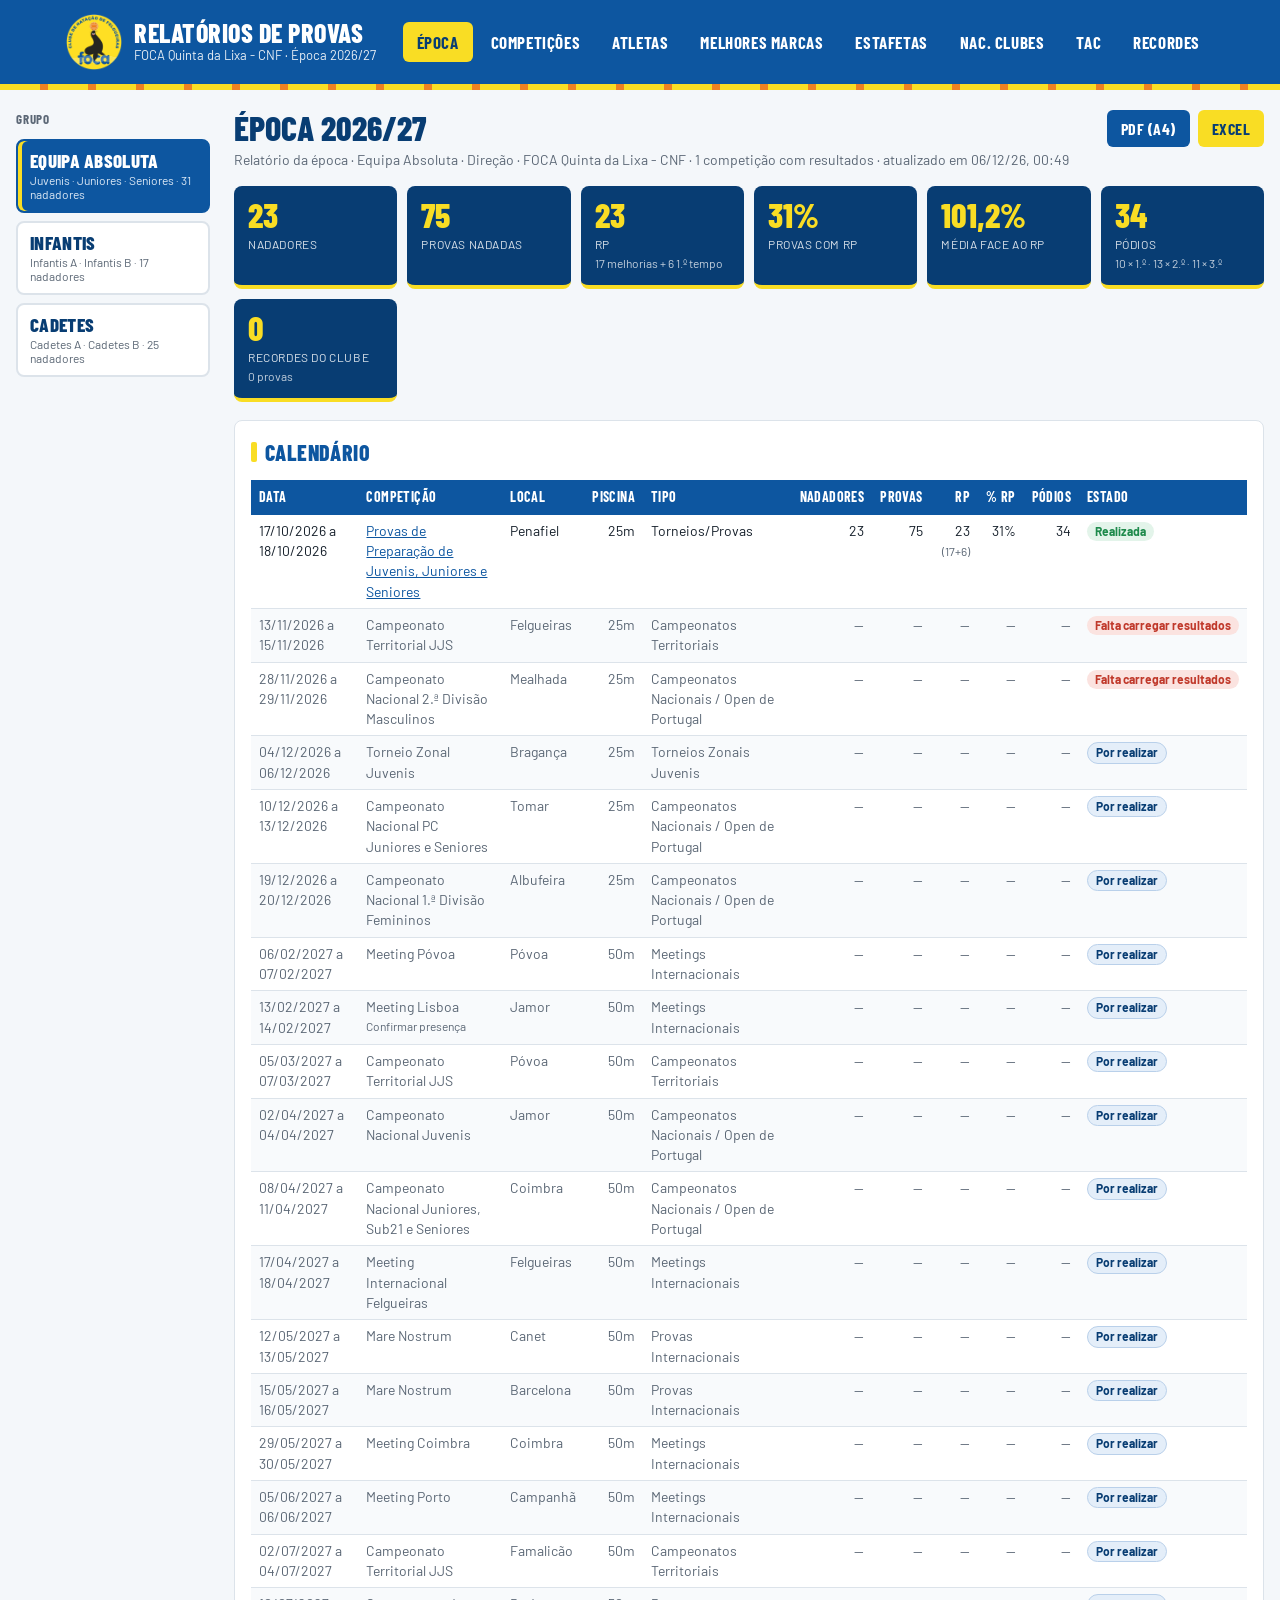
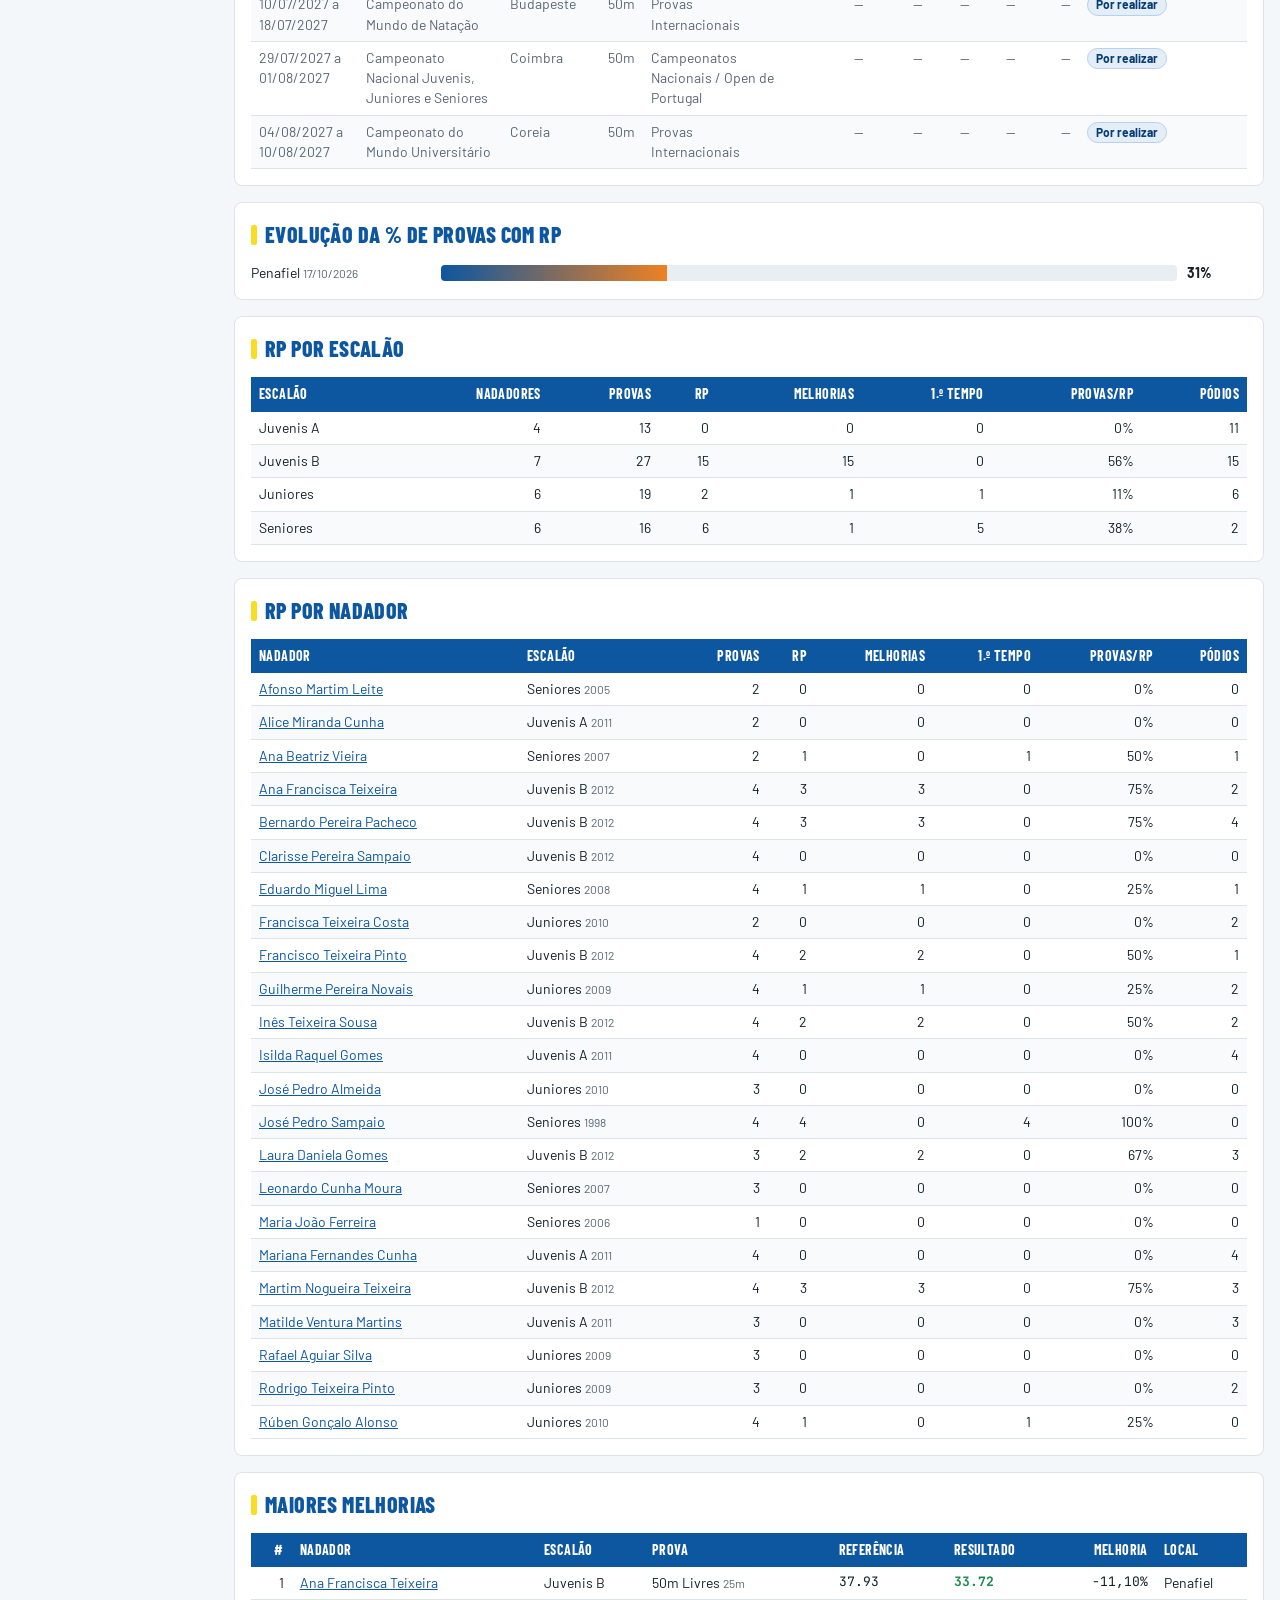
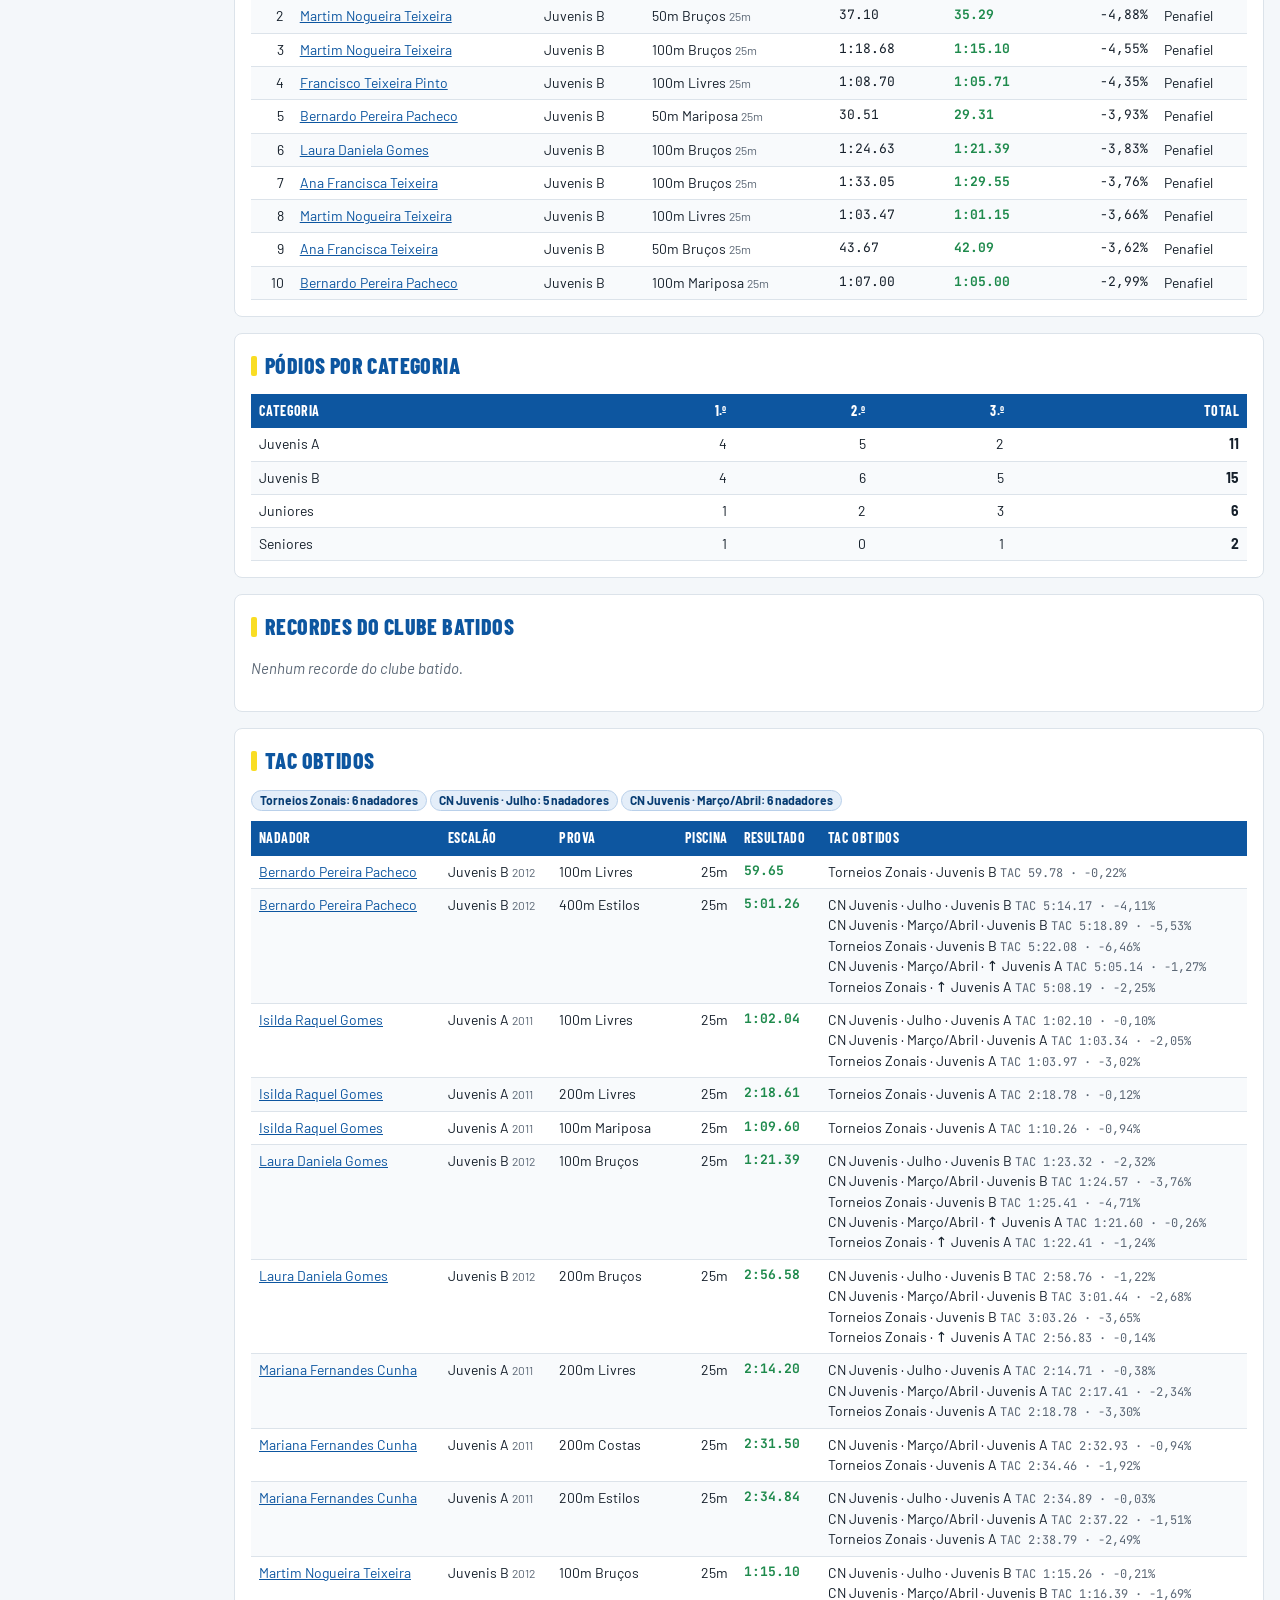
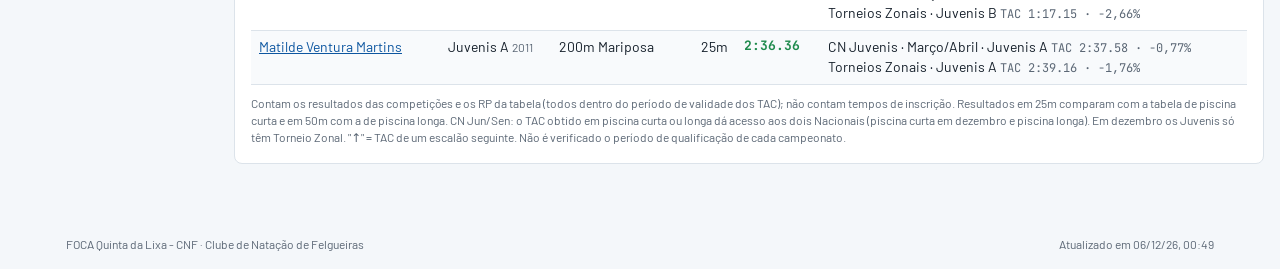
==== index.html @ 5fab4a39 "Nac. Clubes: atletas disponíveis para a competição recalculam todas as propostas - Lista de disponív" ====
<!doctype html>
<html lang="pt-PT">
<head>
<meta charset="utf-8">
<meta name="viewport" content="width=device-width, initial-scale=1">
<title>Relatórios de Provas · FOCA Quinta da Lixa</title>
<link rel="icon" type="image/png" href="favicon.png">
<link rel="preconnect" href="https://fonts.googleapis.com">
<link rel="preconnect" href="https://fonts.gstatic.com" crossorigin>
<link href="https://fonts.googleapis.com/css2?family=Barlow+Condensed:wght@500;600;700;800&family=Barlow:wght@400;500;600;700&family=JetBrains+Mono:wght@400;600&display=swap" rel="stylesheet">
<link rel="stylesheet" href="style.css?v=2026-10-28d">
</head>
<body>
<header class="topo">
  <div class="topo-in">
    <a class="marca" href="#epoca">
      <img src="logo.png" alt="Logotipo FOCA - Clube de Natação de Felgueiras">
      <div>
        <div class="marca-t">Relatórios de Provas</div>
        <div class="marca-s">FOCA Quinta da Lixa - CNF · Época <span id="epoca-lbl">2026/27</span></div>
      </div>
    </a>
    <nav class="menu" id="menu">
      <a href="#epoca" data-v="epoca">Época</a>
      <a href="#comp" data-v="comp">Competições</a>
      <a href="#atleta" data-v="atleta">Atletas</a>
      <a href="#marcas" data-v="marcas">Melhores marcas</a>
      <a href="#estafetas" data-v="estafetas">Estafetas</a>
      <a href="#tac" data-v="tac">TAC</a>
      <a href="#recordes" data-v="recordes">Recordes</a>
    </nav>
  </div>
  <div class="ondas" aria-hidden="true"></div>
</header>

<div class="corpo">
<aside id="lateral" class="lateral nao-imp" aria-label="Grupo"></aside>
<main id="app" class="conteudo">
  <p class="aviso">A carregar dados…</p>
</main>
</div>

<footer class="rodape">
  <span>FOCA Quinta da Lixa - CNF · Clube de Natação de Felgueiras</span>
  <span id="gerado"></span>
</footer>

<script src="app.js?v=2026-10-28d"></script>
</body>
</html>
---- style.css ----
:root{
  --azul:#0D56A0; --azul-esc:#083D73; --amarelo:#F9DD24; --laranja:#EE8122;
  --tinta:#16202B; --cinza:#5B6775; --linha:#DCE3EA; --fundo:#F4F7FA; --branco:#fff;
  --ouro:#E8B90C; --prata:#A7B1BC; --bronze:#C77B3A; --verde:#1E8A4C; --verm:#C0392B;
  --mono:'JetBrains Mono',ui-monospace,monospace;
  --cond:'Barlow Condensed','Arial Narrow',sans-serif;
  --sans:'Barlow',system-ui,sans-serif;
}
*{box-sizing:border-box}
html,body{margin:0}
body{font-family:var(--sans);color:var(--tinta);background:var(--fundo);font-size:15px;line-height:1.45}
a{color:var(--azul)}

/* Topo */
.topo{background:var(--azul);color:#fff;position:relative}
.topo-in{max-width:1180px;margin:0 auto;padding:14px 16px;display:flex;align-items:center;justify-content:space-between;gap:16px;flex-wrap:wrap}
.marca{display:flex;align-items:center;gap:12px;color:#fff;text-decoration:none}
.marca img{width:56px;height:56px}
.marca-t{font-family:var(--cond);font-weight:800;font-size:26px;letter-spacing:.5px;text-transform:uppercase;line-height:1}
.marca-s{font-size:13px;opacity:.9}
.menu{display:flex;gap:4px}
.menu a{font-family:var(--cond);font-weight:700;font-size:17px;text-transform:uppercase;letter-spacing:.6px;color:#fff;text-decoration:none;padding:8px 14px;border-radius:6px}
.menu a:hover{background:rgba(255,255,255,.12)}
.menu a.ativo{background:var(--amarelo);color:var(--azul-esc)}
.ondas{height:6px;background:repeating-linear-gradient(90deg,var(--amarelo) 0 40px,var(--laranja) 40px 48px)}

.corpo{max-width:1420px;margin:0 auto;display:grid;grid-template-columns:210px minmax(0,1fr);gap:8px;align-items:start}
.conteudo{max-width:1180px;width:100%;margin:0 auto;padding:20px 16px 40px;min-width:0}
.lateral{position:sticky;top:12px;padding:20px 0 0 16px;display:flex;flex-direction:column;gap:8px}
.lat-t{font-family:var(--cond);font-weight:700;font-size:13px;letter-spacing:.8px;text-transform:uppercase;color:var(--cinza);margin-bottom:2px}
.grp{display:flex;flex-direction:column;align-items:flex-start;gap:2px;text-align:left;border:2px solid var(--linha);background:#fff;border-radius:8px;padding:10px 12px;cursor:pointer;color:var(--azul-esc);font-family:var(--sans)}
.grp:hover{border-color:var(--azul)}
.grp .grp-n{font-family:var(--cond);font-weight:800;font-size:19px;text-transform:uppercase;letter-spacing:.3px;line-height:1.05}
.grp .grp-s{font-size:12px;color:var(--cinza)}
.grp.ativo{background:var(--azul);border-color:var(--azul);color:#fff;box-shadow:inset 4px 0 0 var(--amarelo)}
.grp.ativo .grp-s{color:#DCE8F5}
@media (max-width:900px){
  .corpo{grid-template-columns:1fr;gap:0}
  .lateral{position:static;flex-direction:row;padding:12px 16px 0;gap:6px}
  .lat-t{display:none}
  .grp{flex:1;padding:8px 10px}
  .grp .grp-n{font-size:15px}
  .grp .grp-s{display:none}
}
.aviso{padding:20px;background:#fff;border:1px solid var(--linha);border-radius:8px}
.erro{border-color:var(--verm);color:var(--verm)}

/* Cabeçalho de relatório */
.cab{display:flex;justify-content:space-between;align-items:flex-start;gap:16px;flex-wrap:wrap;margin-bottom:16px}
.cab h1{font-family:var(--cond);font-weight:800;font-size:34px;line-height:1.05;margin:0 0 4px;color:var(--azul-esc);text-transform:uppercase}
.cab .meta{color:var(--cinza);font-size:14px}
.acoes{display:flex;gap:8px;flex-wrap:wrap;align-items:center}
.btn{font-family:var(--cond);font-weight:700;font-size:16px;text-transform:uppercase;letter-spacing:.5px;border:0;border-radius:6px;padding:9px 14px;cursor:pointer;background:var(--azul);color:#fff;text-decoration:none;display:inline-block}
.btn:hover{background:var(--azul-esc)}
.btn.sec{background:#fff;color:var(--azul);border:2px solid var(--azul);padding:7px 12px}
.btn.amar{background:var(--amarelo);color:var(--azul-esc)}
select,input[type=search]{font-family:var(--sans);font-size:15px;padding:8px 10px;border:1px solid var(--linha);border-radius:6px;background:#fff;color:var(--tinta);max-width:100%}

/* Filtro por tipo de competição */
.tipos{display:flex;gap:6px;flex-wrap:wrap;margin:0 0 16px}
.tipo{font-family:var(--cond);font-weight:700;font-size:15px;text-transform:uppercase;letter-spacing:.4px;border:2px solid var(--azul);background:#fff;color:var(--azul);border-radius:999px;padding:5px 12px;cursor:pointer}
.tipo span{display:inline-block;min-width:20px;margin-left:4px;padding:0 6px;border-radius:999px;background:#E4EEF9;font-size:13px}
.tipo:hover{border-color:var(--laranja)}
.tipo.ativo{background:var(--azul);color:#fff}
.tipo.ativo span{background:var(--amarelo);color:var(--azul-esc)}
tr.futura td{color:var(--cinza)}
.btn.mini{font-size:13px;padding:4px 10px}
.btn.sec.mini{padding:3px 9px;border-width:1.5px}
.btn.perigo{color:var(--verm);border-color:var(--verm)}
.btn[disabled]{opacity:.45;cursor:not-allowed}
.form-cal{display:grid;grid-template-columns:repeat(auto-fit,minmax(200px,1fr));gap:10px}
.form-cal label{display:flex;flex-direction:column;gap:4px;font-size:13px;color:var(--cinza)}
.form-cal .largo{grid-column:1/-1}
.form-cal input,.form-cal select{font-family:var(--sans);font-size:15px;padding:8px 10px;border:1px solid var(--linha);border-radius:6px;background:#fff;color:var(--tinta)}

/* Indicadores (estilo placar) */
.kpis{display:grid;grid-template-columns:repeat(auto-fit,minmax(150px,1fr));gap:10px;margin:0 0 18px}
.kpi{background:var(--azul-esc);color:#fff;border-radius:8px;padding:12px 14px;border-bottom:4px solid var(--amarelo)}
.kpi .v{font-family:var(--cond);font-weight:800;font-size:34px;line-height:1;color:var(--amarelo)}
.kpi .l{font-size:12px;text-transform:uppercase;letter-spacing:.6px;opacity:.85;margin-top:4px}
.kpi .d{font-size:12px;opacity:.75;margin-top:2px}

/* Secções e tabelas */
.sec{background:#fff;border:1px solid var(--linha);border-radius:8px;padding:16px;margin-bottom:16px}
.sec h2{font-family:var(--cond);font-weight:800;font-size:22px;text-transform:uppercase;letter-spacing:.4px;margin:0 0 12px;color:var(--azul);display:flex;align-items:center;gap:8px}
.sec h2::before{content:"";width:6px;height:20px;background:var(--amarelo);border-radius:2px}
.sec h3{font-family:var(--cond);font-weight:700;font-size:18px;margin:14px 0 6px;color:var(--azul-esc);text-transform:uppercase}
.tab-wrap{overflow-x:auto}
table{width:100%;border-collapse:collapse;font-size:14px}
th{background:var(--azul);color:#fff;text-align:left;font-family:var(--cond);font-weight:700;font-size:14px;text-transform:uppercase;letter-spacing:.4px;padding:7px 8px;white-space:nowrap}
td{padding:6px 8px;border-bottom:1px solid var(--linha);vertical-align:top}
tbody tr:nth-child(even) td{background:#F8FAFC}
td.n,th.n{text-align:right}
.t{font-family:var(--mono);font-size:13px;white-space:nowrap}
.rp{color:var(--verde);font-weight:700}
.nrp{color:var(--cinza)}
.ref-lbl{font-size:12px;color:var(--cinza)}
.chip{display:inline-block;font-size:12px;font-weight:700;border-radius:999px;padding:1px 8px;white-space:nowrap}
.chip.rp{background:#E3F4EA;color:var(--verde)}
.chip.p1{background:var(--ouro);color:#3d2f00}
.chip.p2{background:var(--prata);color:#1c242c}
.chip.p3{background:var(--bronze);color:#fff}
.chip.est{background:#FBE3E0;color:var(--verm)}
.chip.recorde{background:var(--amarelo);color:var(--azul-esc);border:1px solid #E0C200}
.so-imp{display:none}
.tab-cn td{vertical-align:top}
.tab-cn tr.est td{background:#F3F7FC}
.tab-cn tr.fixo td:first-child{box-shadow:inset 4px 0 0 var(--amarelo)}
.cn-sel{max-width:290px;font-size:13px;padding:5px 6px}
.cn-t{width:92px;font-family:var(--mono);font-size:13px;padding:5px 6px;border:1px solid var(--linha);border-radius:6px}
tr.nosso td{background:#FFF6C7!important;font-weight:700}
.desc-prop{margin:0 0 14px;font-size:14px}
.cartoes.eqs{grid-template-columns:repeat(auto-fit,minmax(min(100%,520px),1fr));margin-bottom:16px}
.cartao.eq td{white-space:nowrap}
.cartao.eq td strong{white-space:normal}
.cartao.eq{border-top-color:var(--prata)}
.cartao.eq.melhor{border-top-color:var(--amarelo);box-shadow:0 0 0 2px var(--amarelo) inset}
.cartao.eq .tot{display:flex;gap:18px;flex-wrap:wrap;margin-top:8px;font-size:14px}
.cartao.eq .tot strong{font-size:17px}
.aviso.alerta{border-color:var(--laranja);background:#FFF4E8;margin-bottom:14px}
.aviso.alerta ul{margin:6px 0 0;padding-left:18px}
.lista-disp{display:grid;grid-template-columns:repeat(auto-fill,minmax(230px,1fr));gap:6px}
.disp{display:flex;align-items:center;gap:6px;padding:6px 8px;border:1px solid var(--linha);border-radius:6px;background:#fff;font-size:14px;cursor:pointer}
.disp input{width:18px;height:18px}
.disp.off{opacity:.5;text-decoration:line-through}
.nome-mm{font-family:var(--cond);font-weight:800;font-size:28px;margin:0;color:var(--azul-esc);text-transform:uppercase}
.menu{flex-wrap:wrap}
.tab-rec td{vertical-align:top}
.chip.tac{background:#E4EEF9;color:var(--azul-esc);border:1px solid #B9D0EA}
.chip.tac.sup{background:#FFF1E4;color:#8A4300;border-color:#F3C08F}
.nota-tac{margin:10px 0 0}
.filtros label{display:flex;align-items:center;gap:6px;font-size:14px;color:var(--cinza)}
.tab-tac th{white-space:normal;line-height:1.15;min-width:84px}
.tab-tac td:first-child,.tab-tac th:first-child{position:sticky;left:0;z-index:1}
.tab-tac td:first-child{background:#fff}
.tab-tac tbody tr:nth-child(even) td:first-child{background:#F8FAFC}
.tac-c{border-top-color:var(--azul)}
.tac-c.sup{border-top-color:var(--laranja)}
.filtros{display:flex;gap:8px;flex-wrap:wrap;margin-bottom:10px}
.grelha2{display:grid;grid-template-columns:repeat(auto-fit,minmax(320px,1fr));gap:16px}
.lista-pc{margin:0;padding-left:18px}
.lista-pc li{margin:4px 0}
.lista-pc .t{white-space:normal}
.vazio{color:var(--cinza);font-style:italic}

/* Barras de % RP */
.barras{display:flex;flex-direction:column;gap:8px}
.barra{display:grid;grid-template-columns:180px 1fr 60px;gap:10px;align-items:center;font-size:14px}
.barra .b{height:16px;background:#E8EEF4;border-radius:4px;overflow:hidden}
.barra .b span{display:block;height:100%;background:linear-gradient(90deg,var(--azul),var(--laranja))}

/* Cartões de competição */
.cartoes{display:grid;grid-template-columns:repeat(auto-fit,minmax(260px,1fr));gap:12px}
.cartao{background:#fff;border:1px solid var(--linha);border-radius:8px;padding:14px;text-decoration:none;color:inherit;border-top:5px solid var(--azul)}
.cartao:hover{border-top-color:var(--laranja)}
.cartao .ct{font-family:var(--cond);font-weight:700;font-size:20px;color:var(--azul-esc);line-height:1.1}
.cartao .cm{font-size:13px;color:var(--cinza);margin:4px 0 8px}

/* Ficha de atleta */
.ficha + .ficha{margin-top:24px}

/* Cabeçalho e rodapé de impressão */
.imp-cab,.imp-rod{display:none}
.rodape{max-width:1180px;margin:0 auto;padding:16px;color:var(--cinza);font-size:12px;display:flex;justify-content:space-between;gap:12px;flex-wrap:wrap}

@media (max-width:640px){
  .marca-t{font-size:22px}
  .cab h1{font-size:28px}
  .barra{grid-template-columns:110px 1fr 50px}
}

@media print{
  @page{size:A4;margin:14mm 12mm}
  body{background:#fff;font-size:11px}
  .topo,.rodape,.acoes,.filtros,.nao-imp{display:none!important}
  .conteudo{padding:0;max-width:none}
  .corpo{display:block;max-width:none}
  .lateral{display:none!important}
  .so-imp{display:block}
  .chip.recorde,.chip.tac,.chip.tac.sup{-webkit-print-color-adjust:exact;print-color-adjust:exact}
  .imp-cab{display:flex;align-items:center;gap:10px;border-bottom:3px solid var(--azul);padding-bottom:6px;margin-bottom:10px}
  .imp-cab img{width:40px;height:40px}
  .imp-cab .it{font-family:var(--cond);font-weight:800;font-size:16px;color:var(--azul);text-transform:uppercase}
  .imp-cab .is{font-size:10px;color:var(--cinza)}
  .imp-rod{display:block;font-size:9px;color:var(--cinza);margin-top:10px;border-top:1px solid var(--linha);padding-top:4px}
  .sec{border:0;padding:0;margin-bottom:12px;break-inside:auto}
  .kpis{grid-template-columns:repeat(4,1fr)}
  .kpi{padding:6px 8px;-webkit-print-color-adjust:exact;print-color-adjust:exact}
  .kpi .v{font-size:22px}
  th,.chip,.barra .b span,.ondas{-webkit-print-color-adjust:exact;print-color-adjust:exact}
  table{font-size:10px}
  td,th{padding:3px 5px}
  tr{break-inside:avoid}
  .quebra{break-before:page}
  .ficha + .ficha{margin-top:0;break-before:page}
  .tab-wrap{overflow:visible}
}
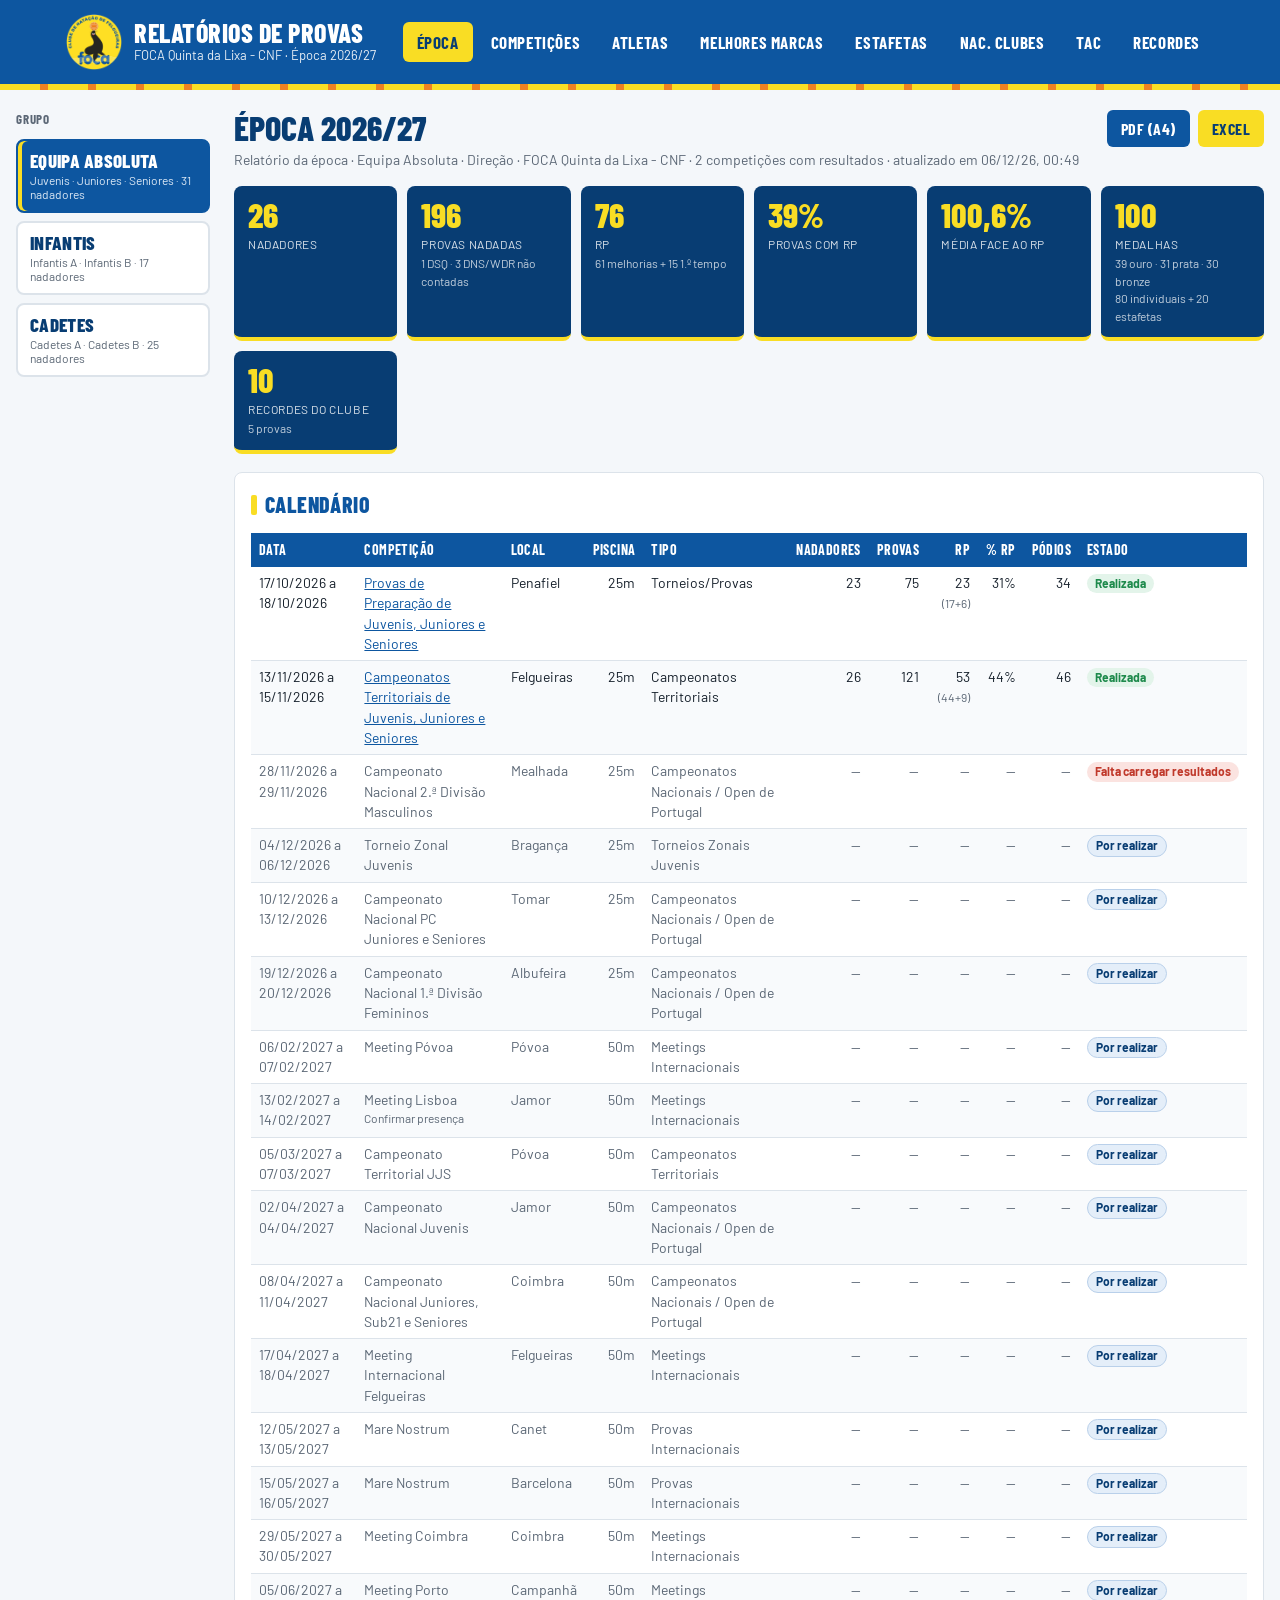
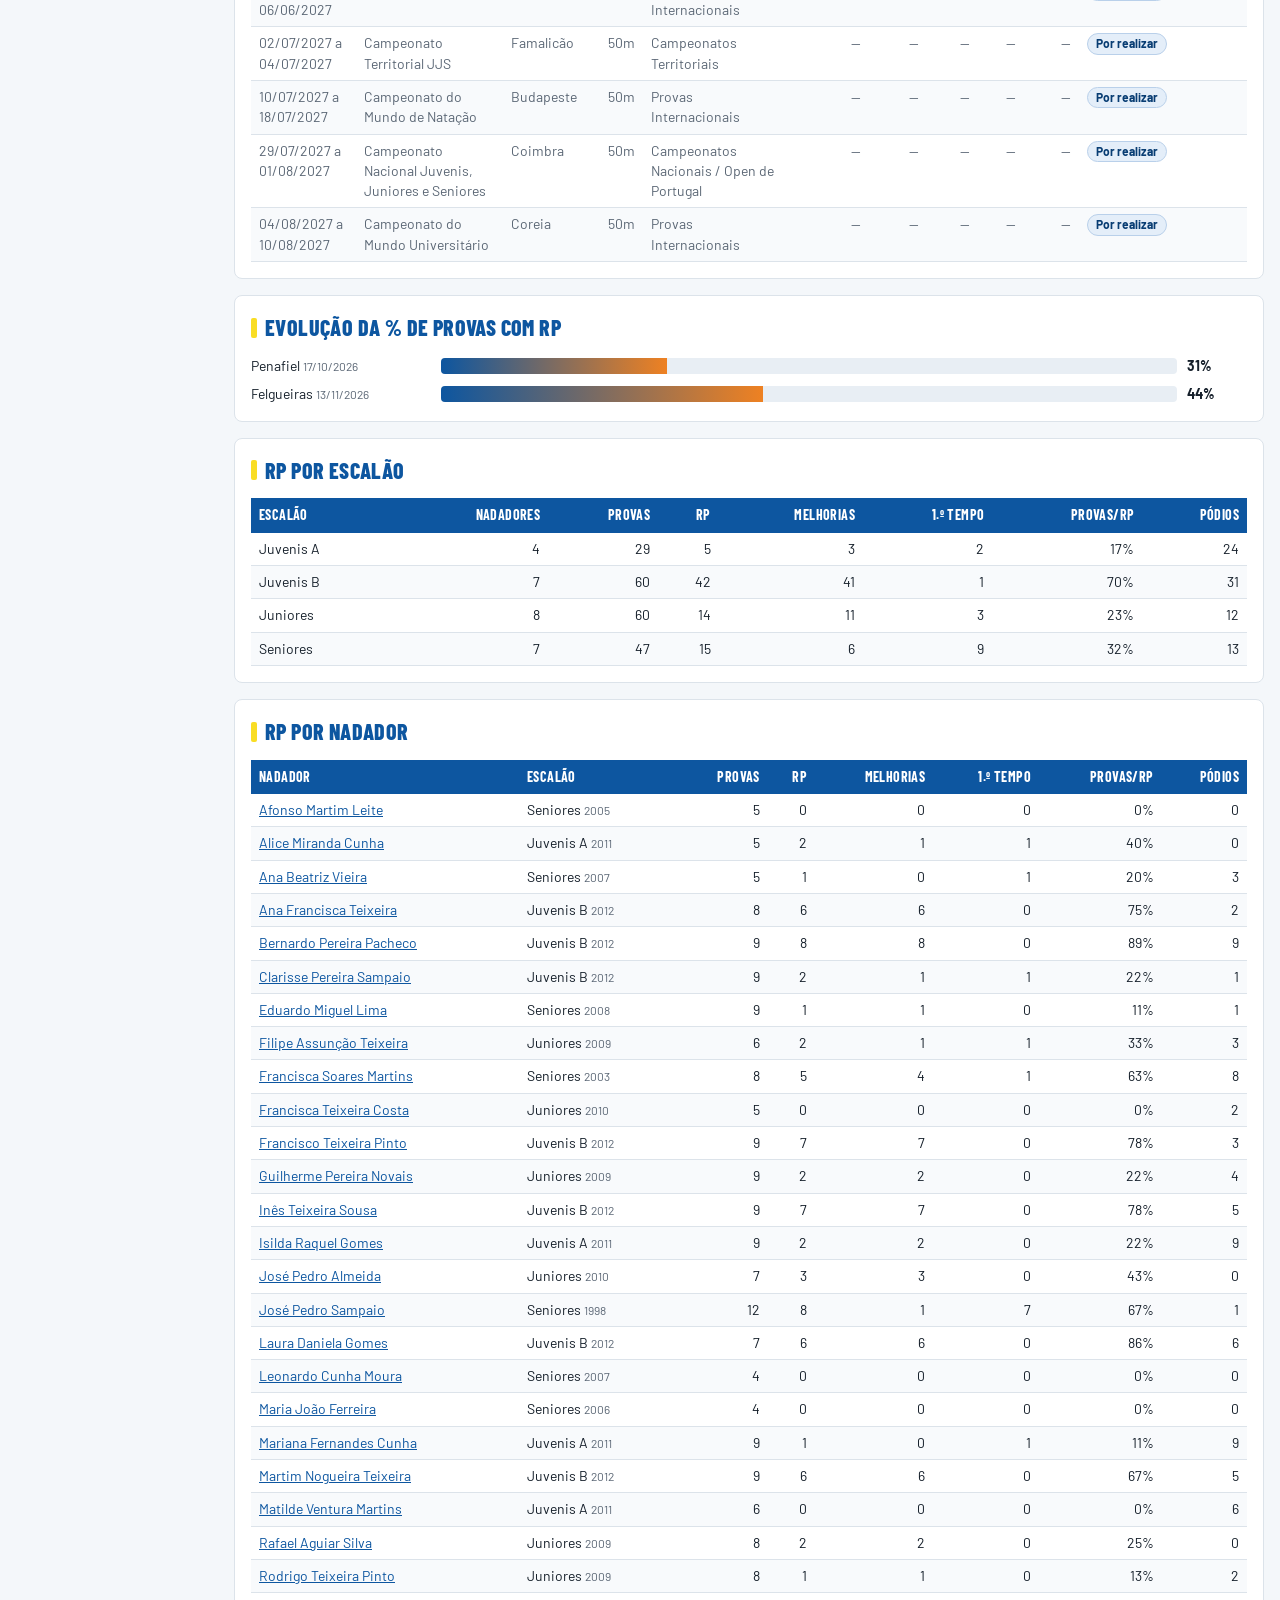
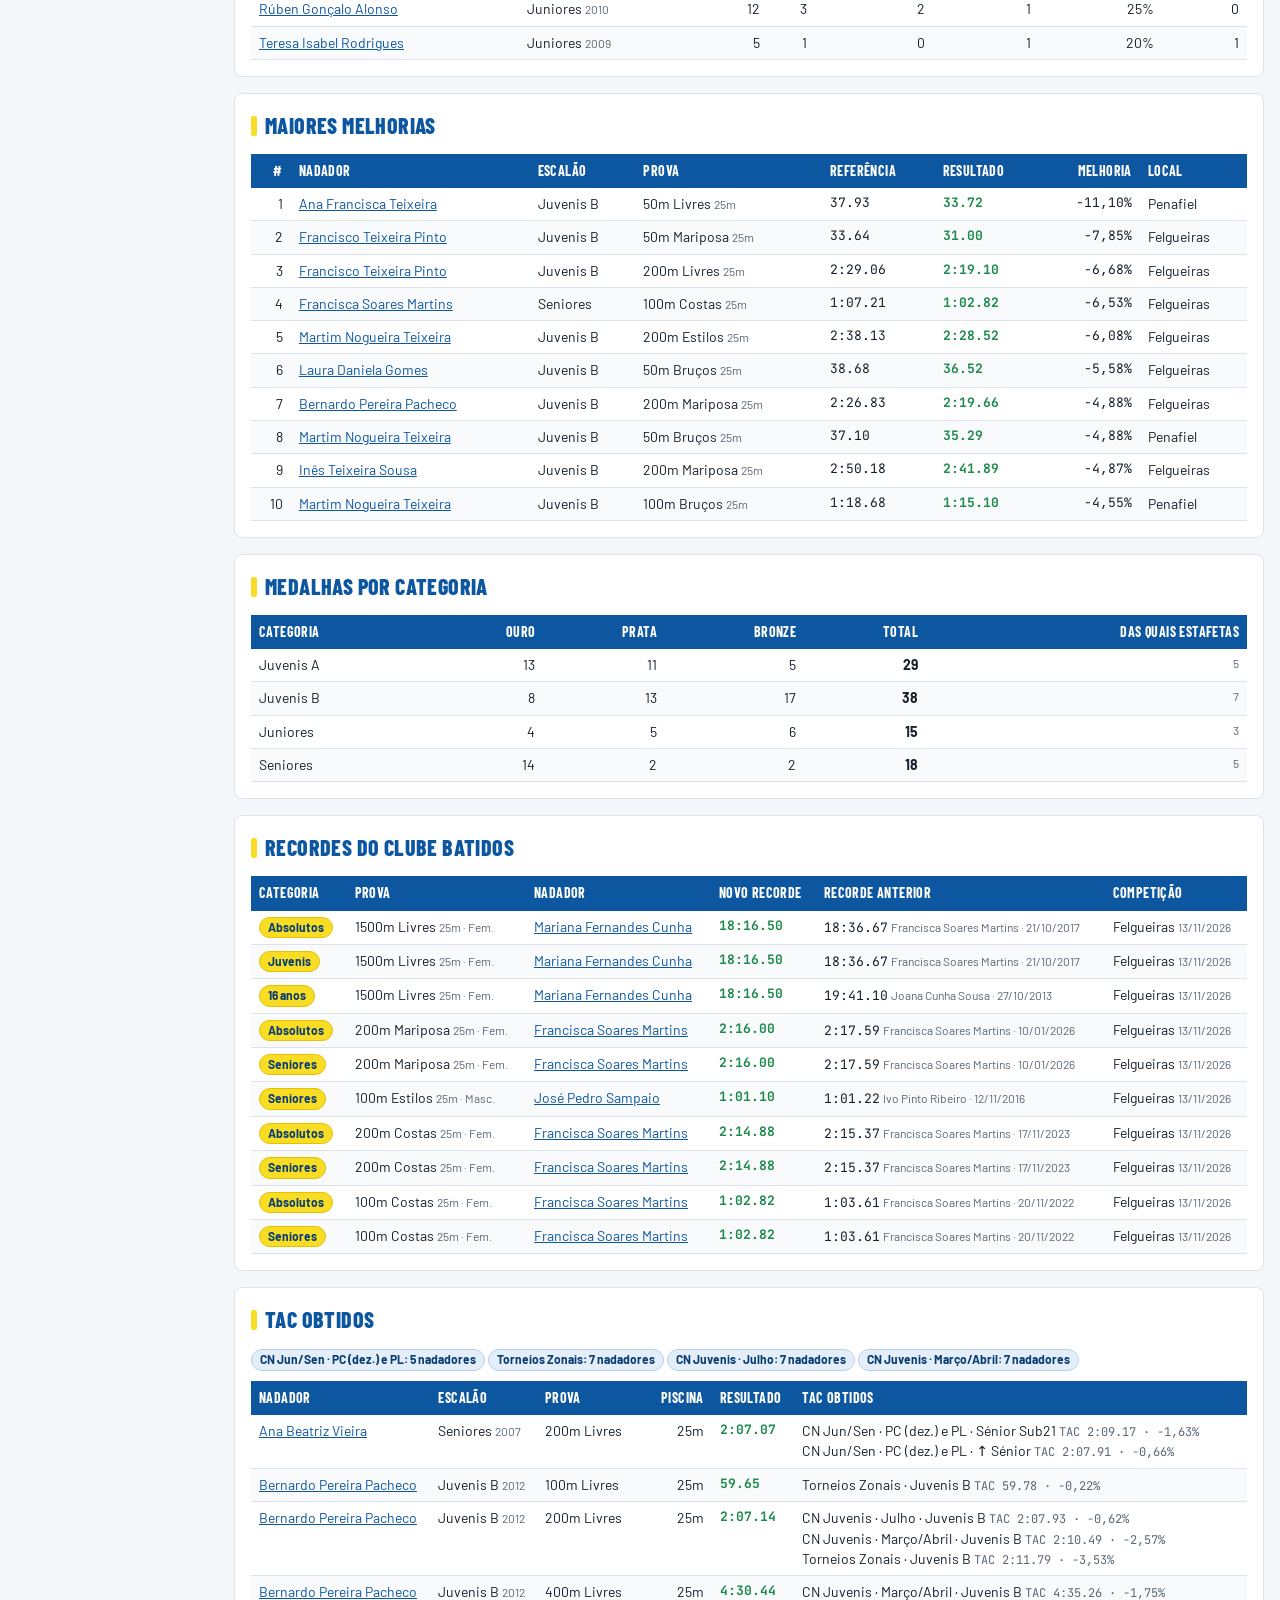
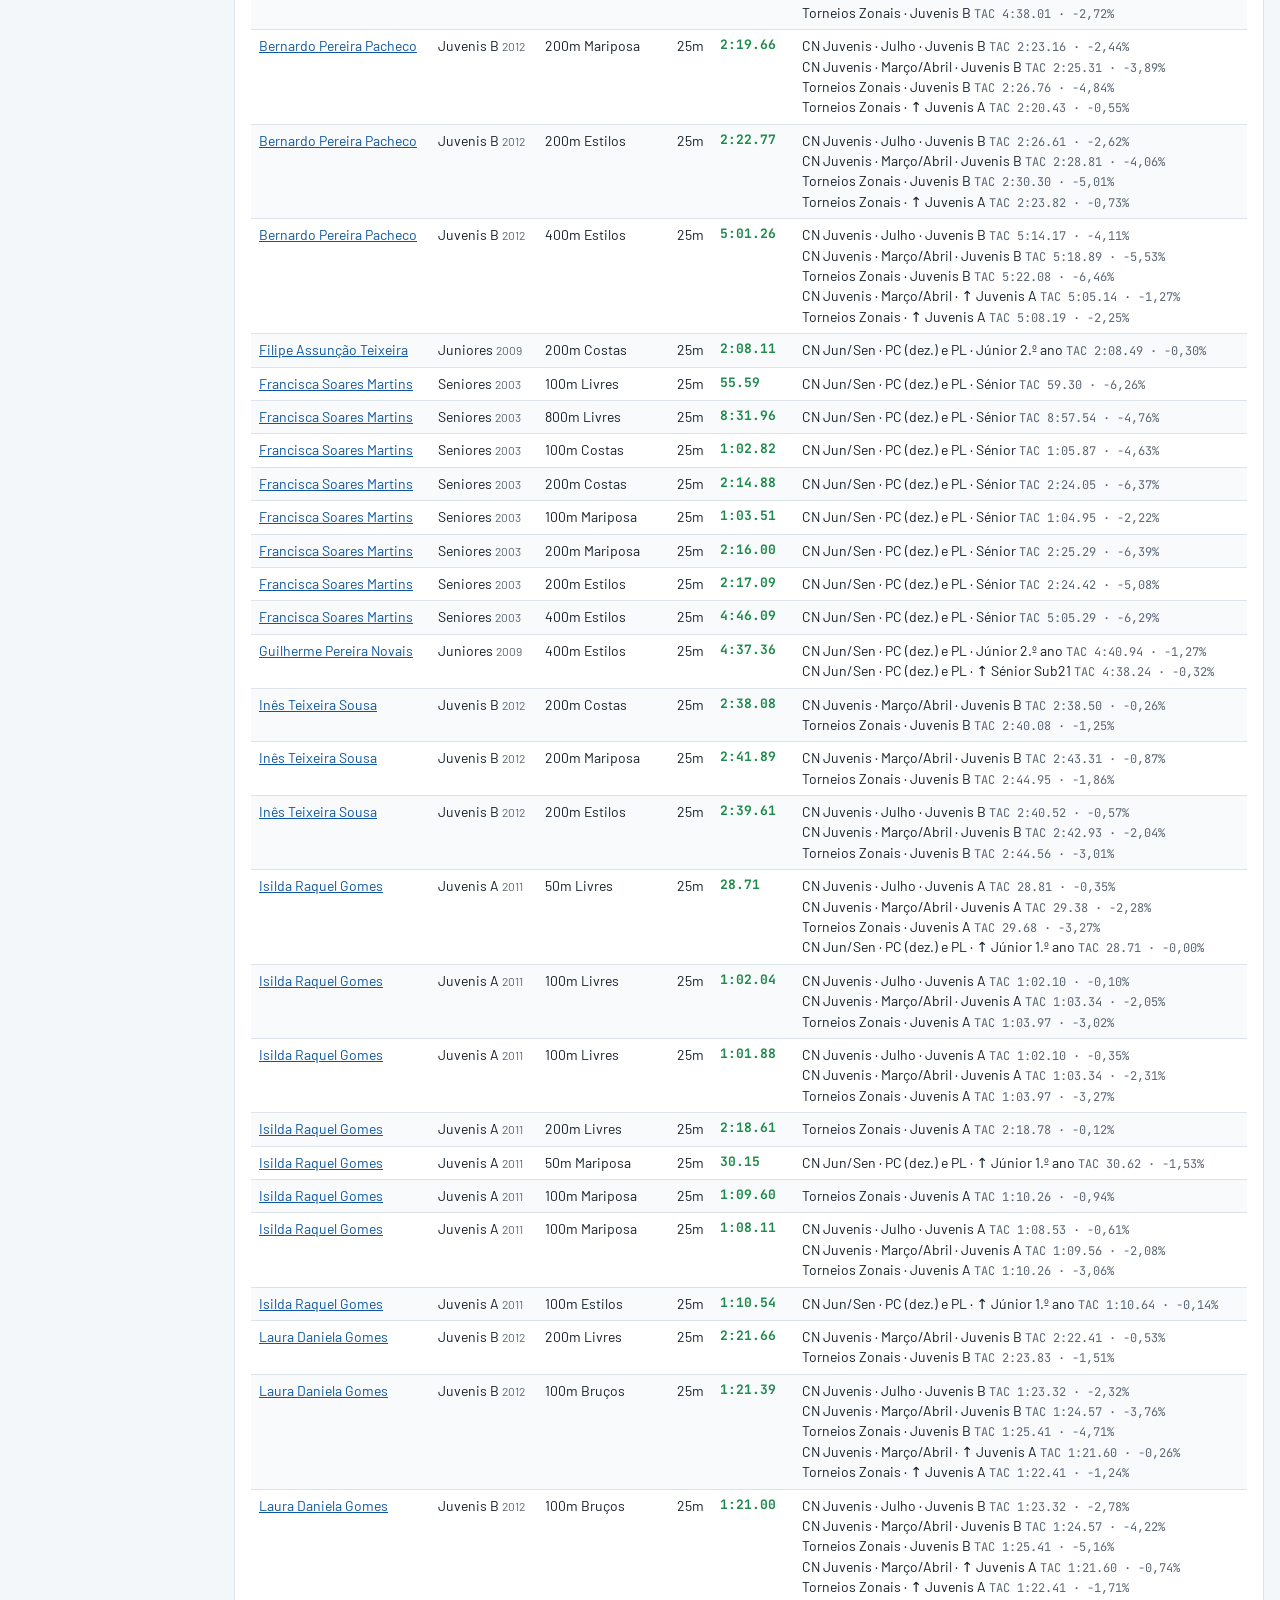
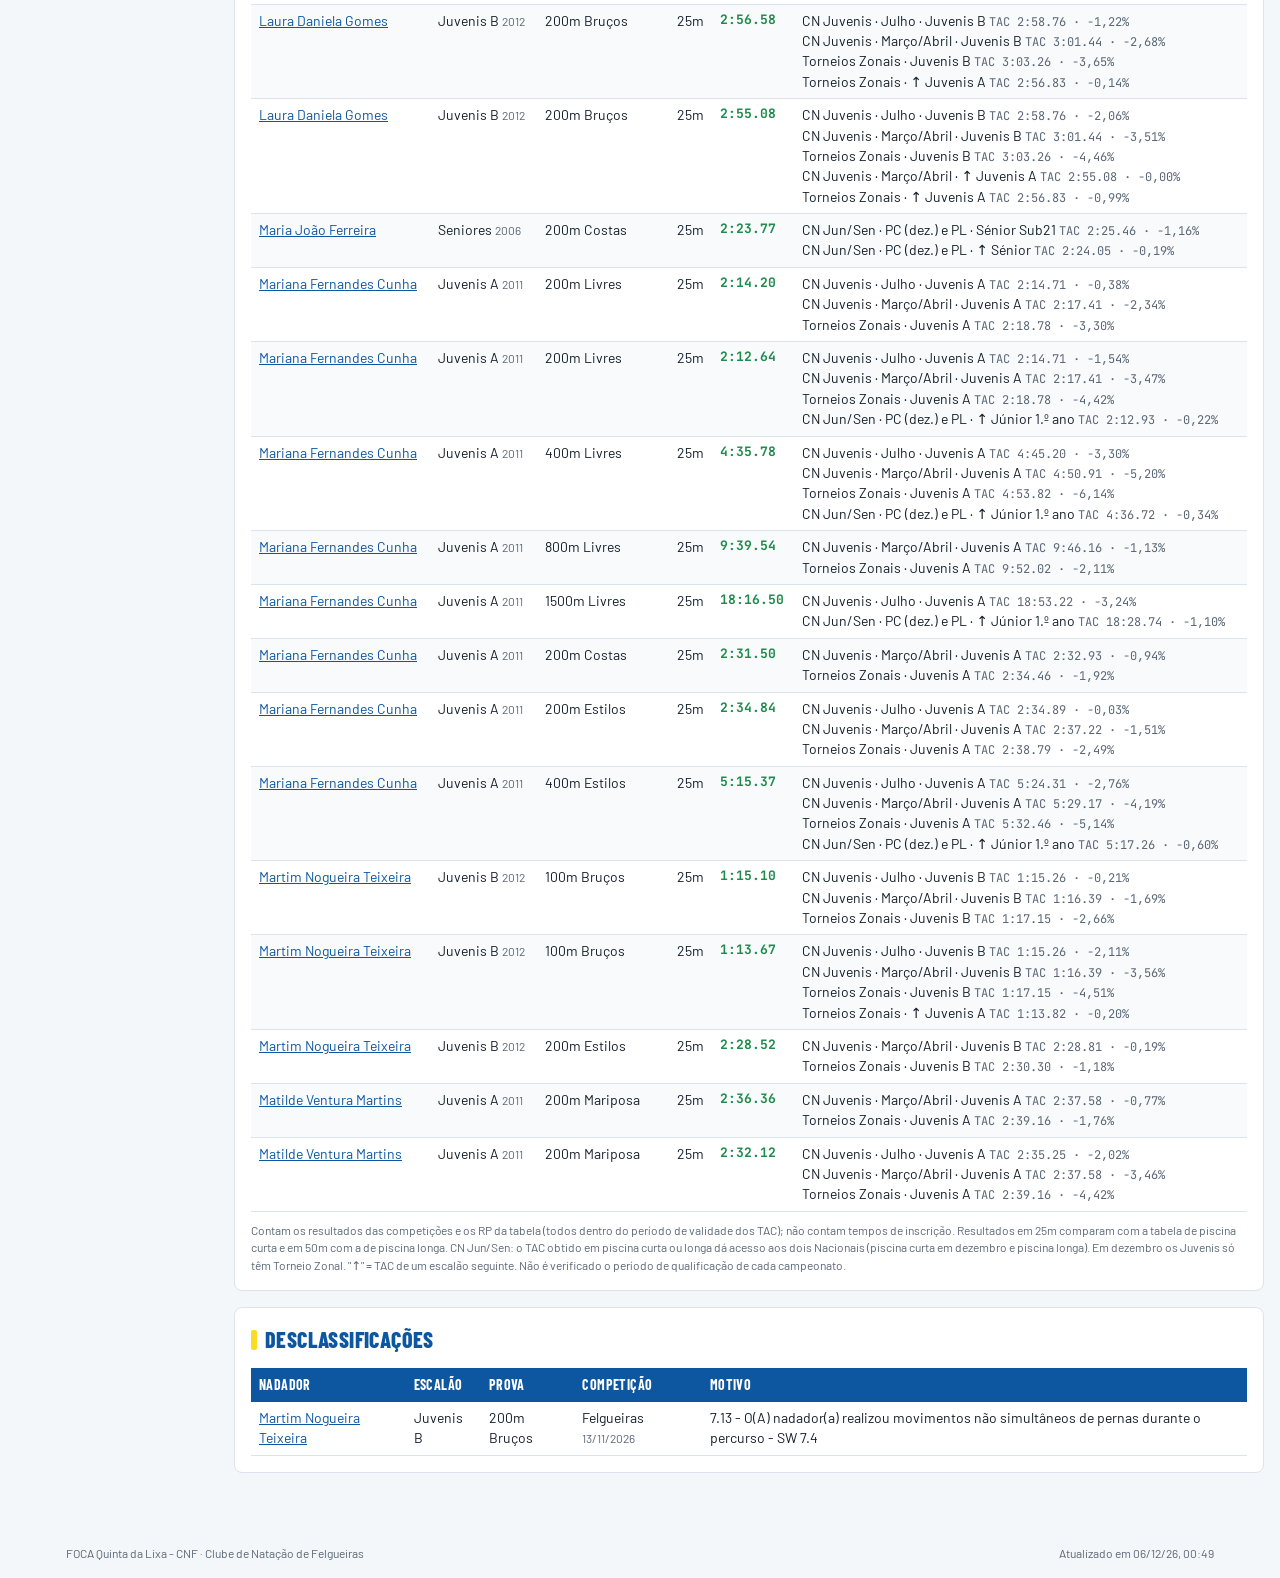
==== commit be3ee0bf: "Medalhas incluem estafetas; estafetas dos Territoriais JJS Co-Authored-By: Claude Opus 5.5 <noreply@" ====
--- a/index.html
+++ b/index.html
@@ -8,7 +8,7 @@
 <link rel="preconnect" href="https://fonts.googleapis.com">
 <link rel="preconnect" href="https://fonts.gstatic.com" crossorigin>
 <link href="https://fonts.googleapis.com/css2?family=Barlow+Condensed:wght@500;600;700;800&family=Barlow:wght@400;500;600;700&family=JetBrains+Mono:wght@400;600&display=swap" rel="stylesheet">
-<link rel="stylesheet" href="style.css?v=2026-10-28d">
+<link rel="stylesheet" href="style.css?v=2026-11-15a">
 </head>
 <body>
 <header class="topo">
@@ -45,6 +45,6 @@
   <span id="gerado"></span>
 </footer>
 
-<script src="app.js?v=2026-10-28d"></script>
+<script src="app.js?v=2026-11-15a"></script>
 </body>
 </html>
--- a/style.css
+++ b/style.css
@@ -107,6 +107,8 @@
 .tab-cn tr.est td{background:#F3F7FC}
 .tab-cn tr.fixo td:first-child{box-shadow:inset 4px 0 0 var(--amarelo)}
 .cn-sel{max-width:290px;font-size:13px;padding:5px 6px}
+.perna{margin:0 0 6px}
+.cn-sel-est{max-width:250px;font-size:12px;padding:3px 4px;margin-top:2px}
 .cn-t{width:92px;font-family:var(--mono);font-size:13px;padding:5px 6px;border:1px solid var(--linha);border-radius:6px}
 tr.nosso td{background:#FFF6C7!important;font-weight:700}
 .desc-prop{margin:0 0 14px;font-size:14px}
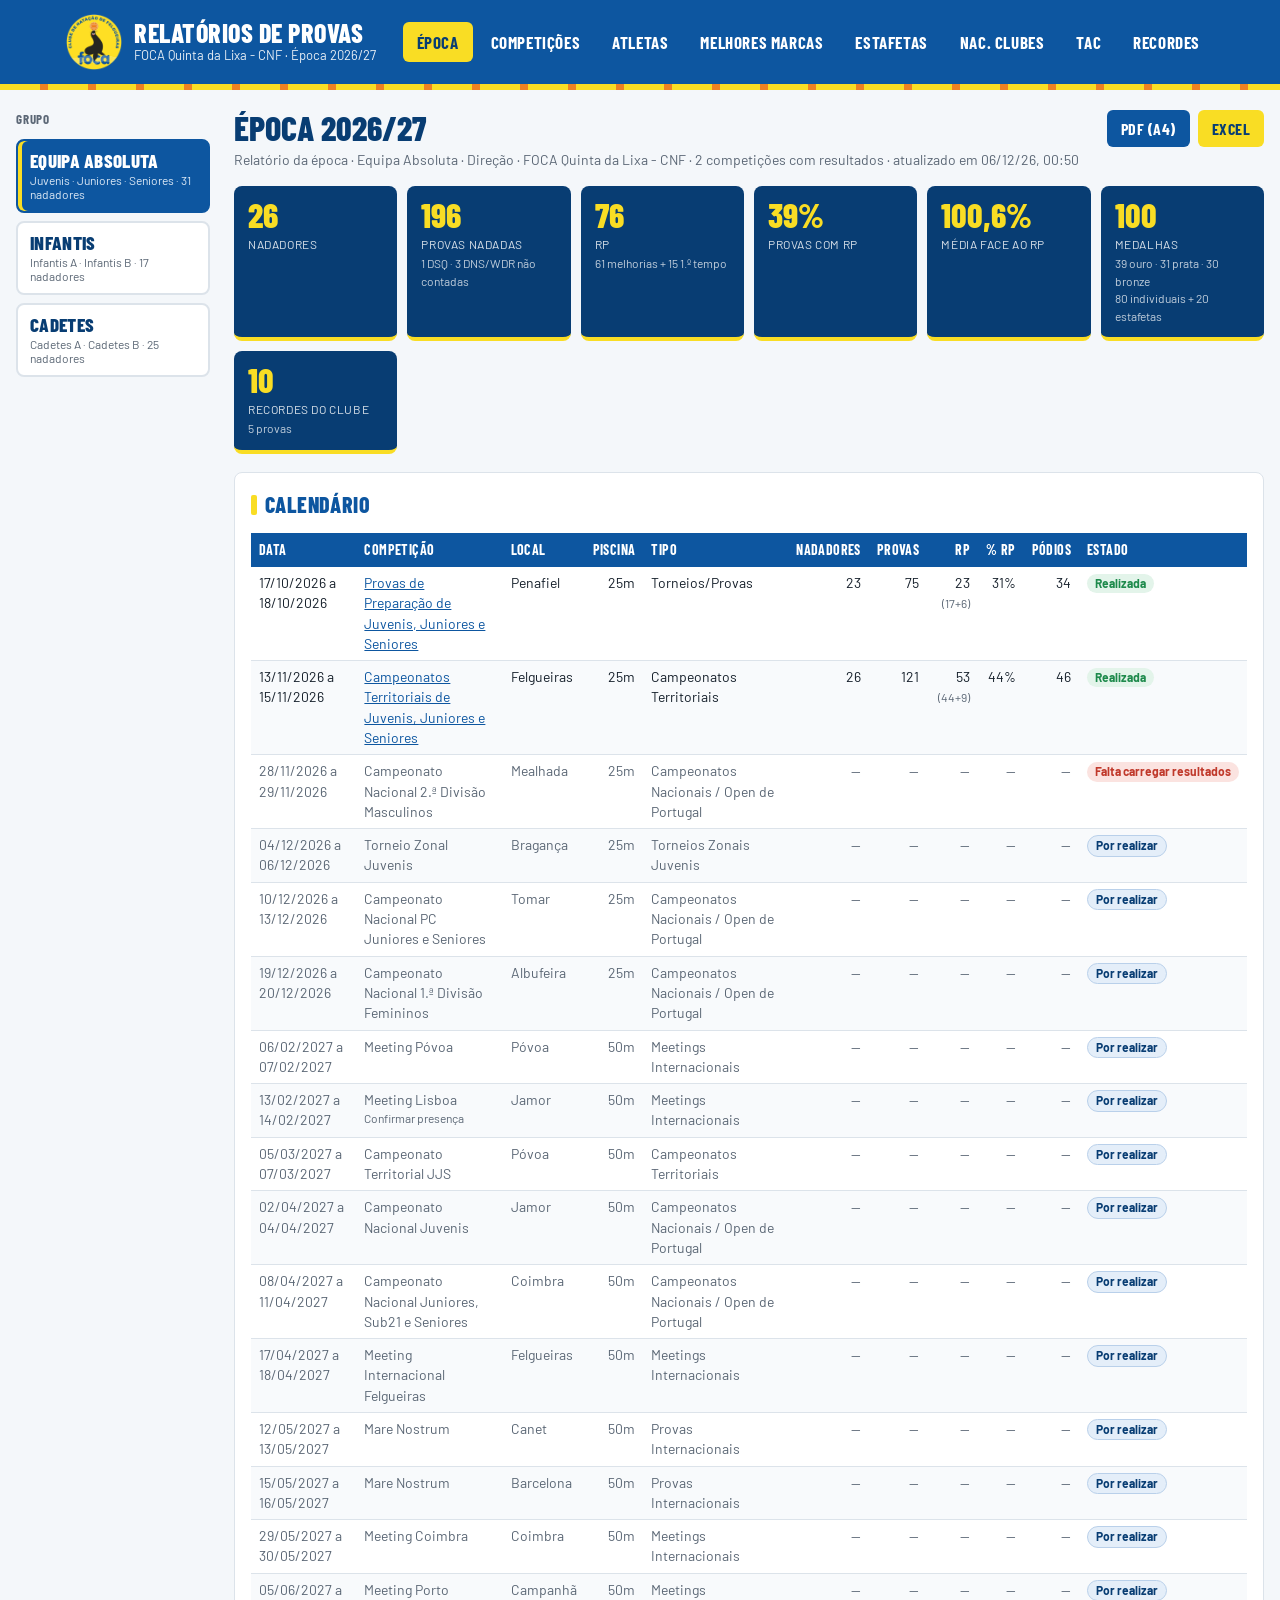
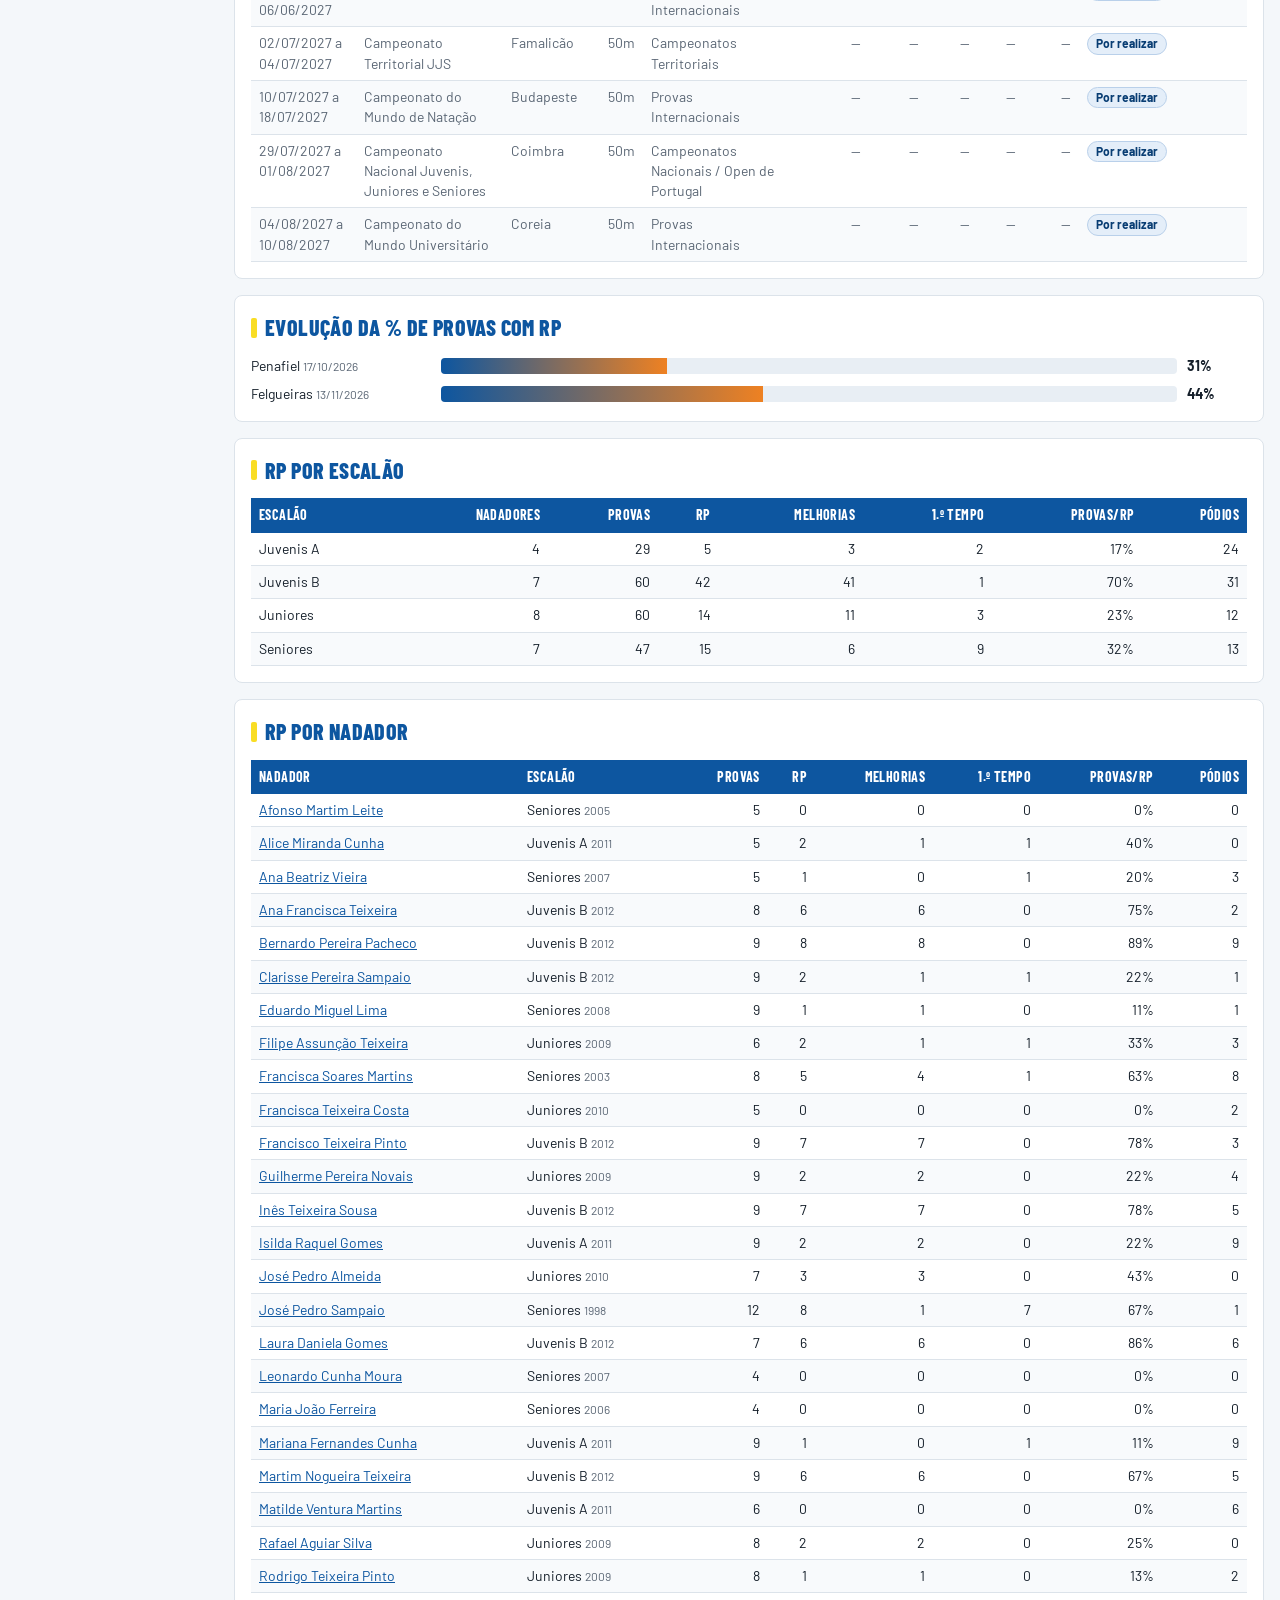
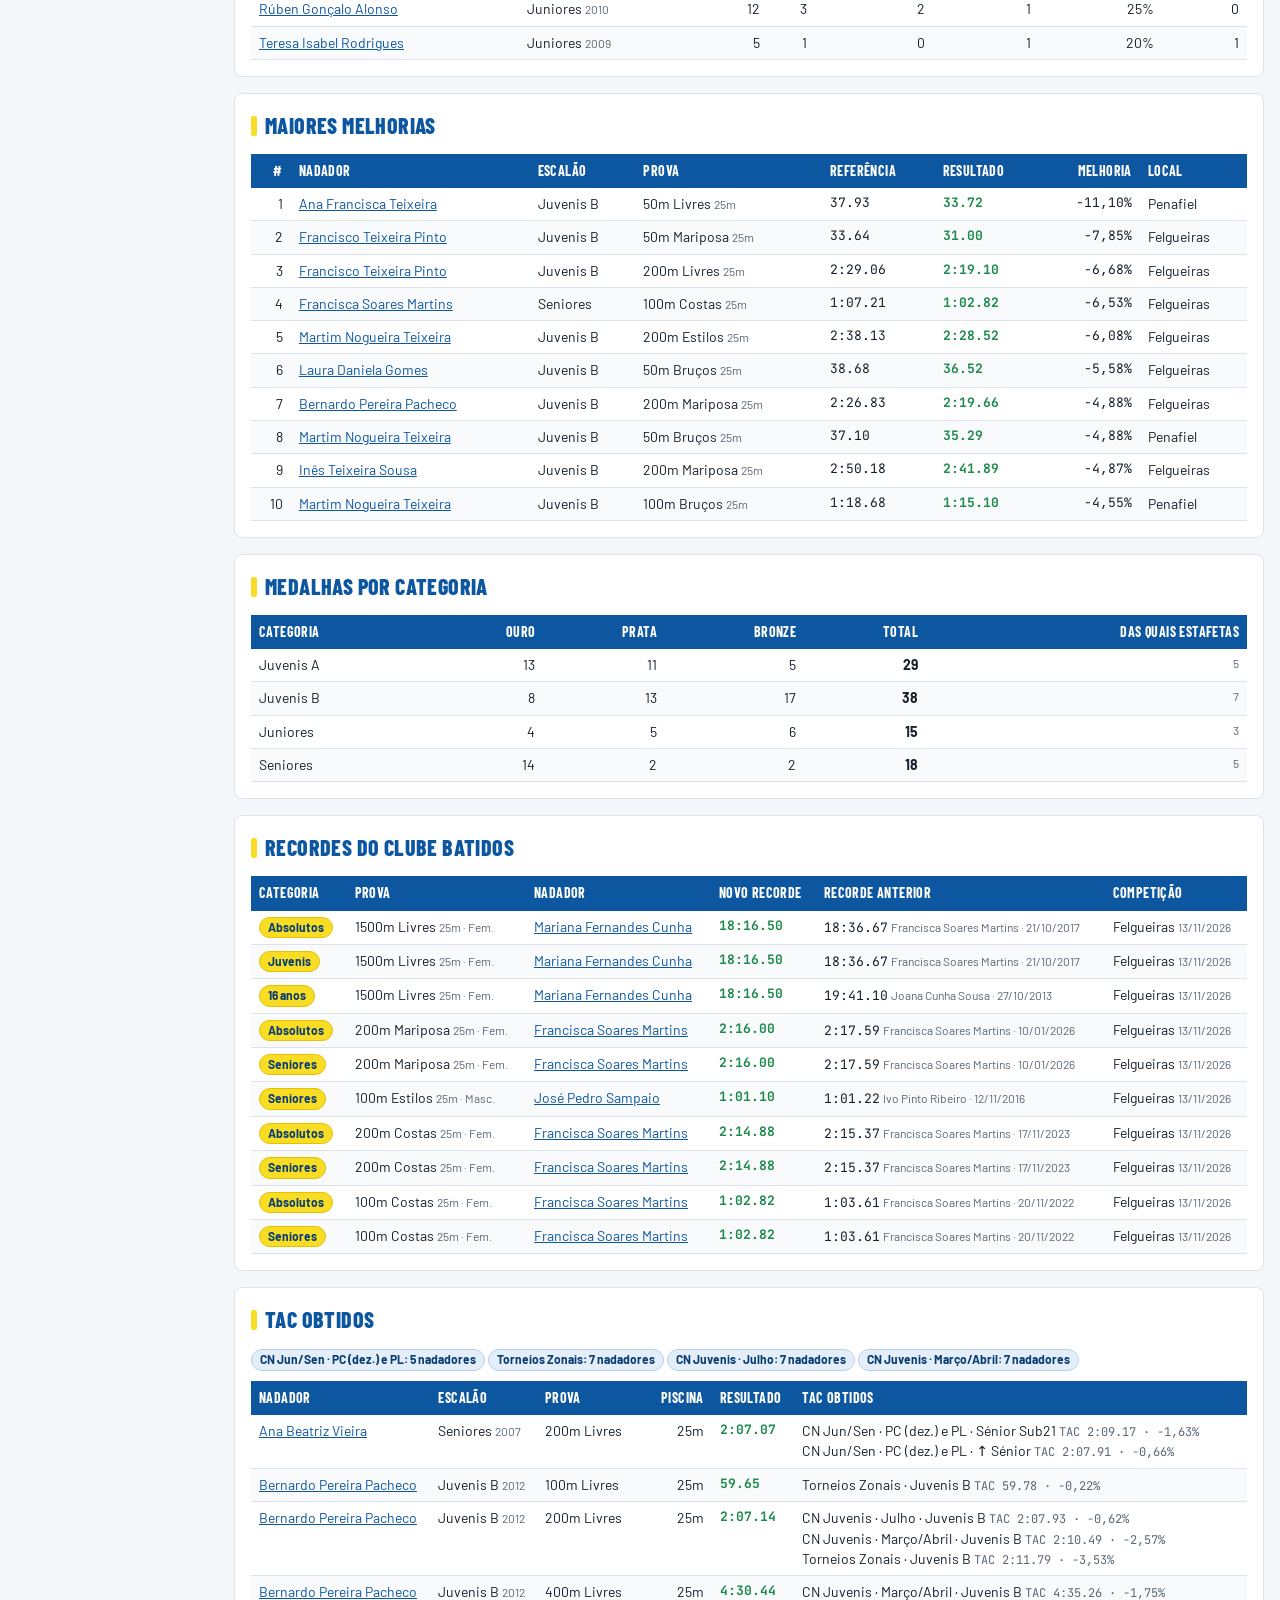
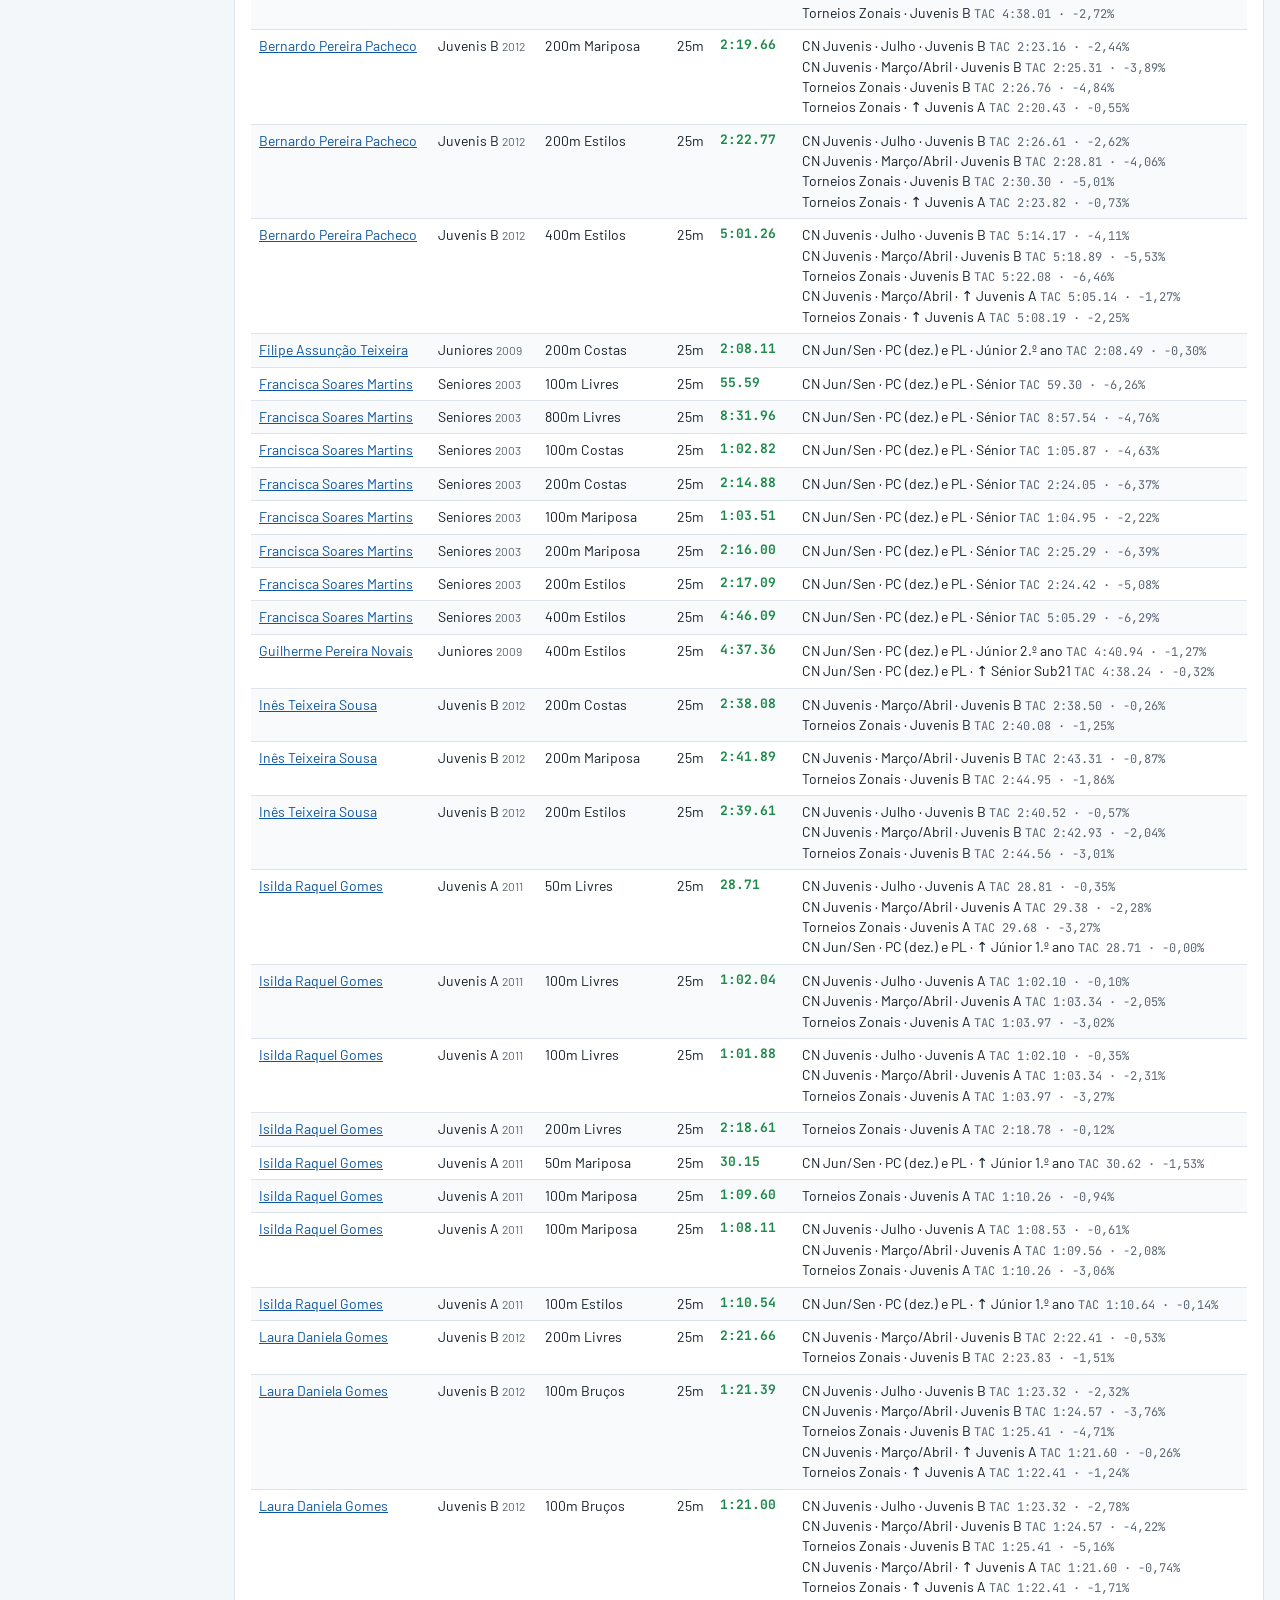
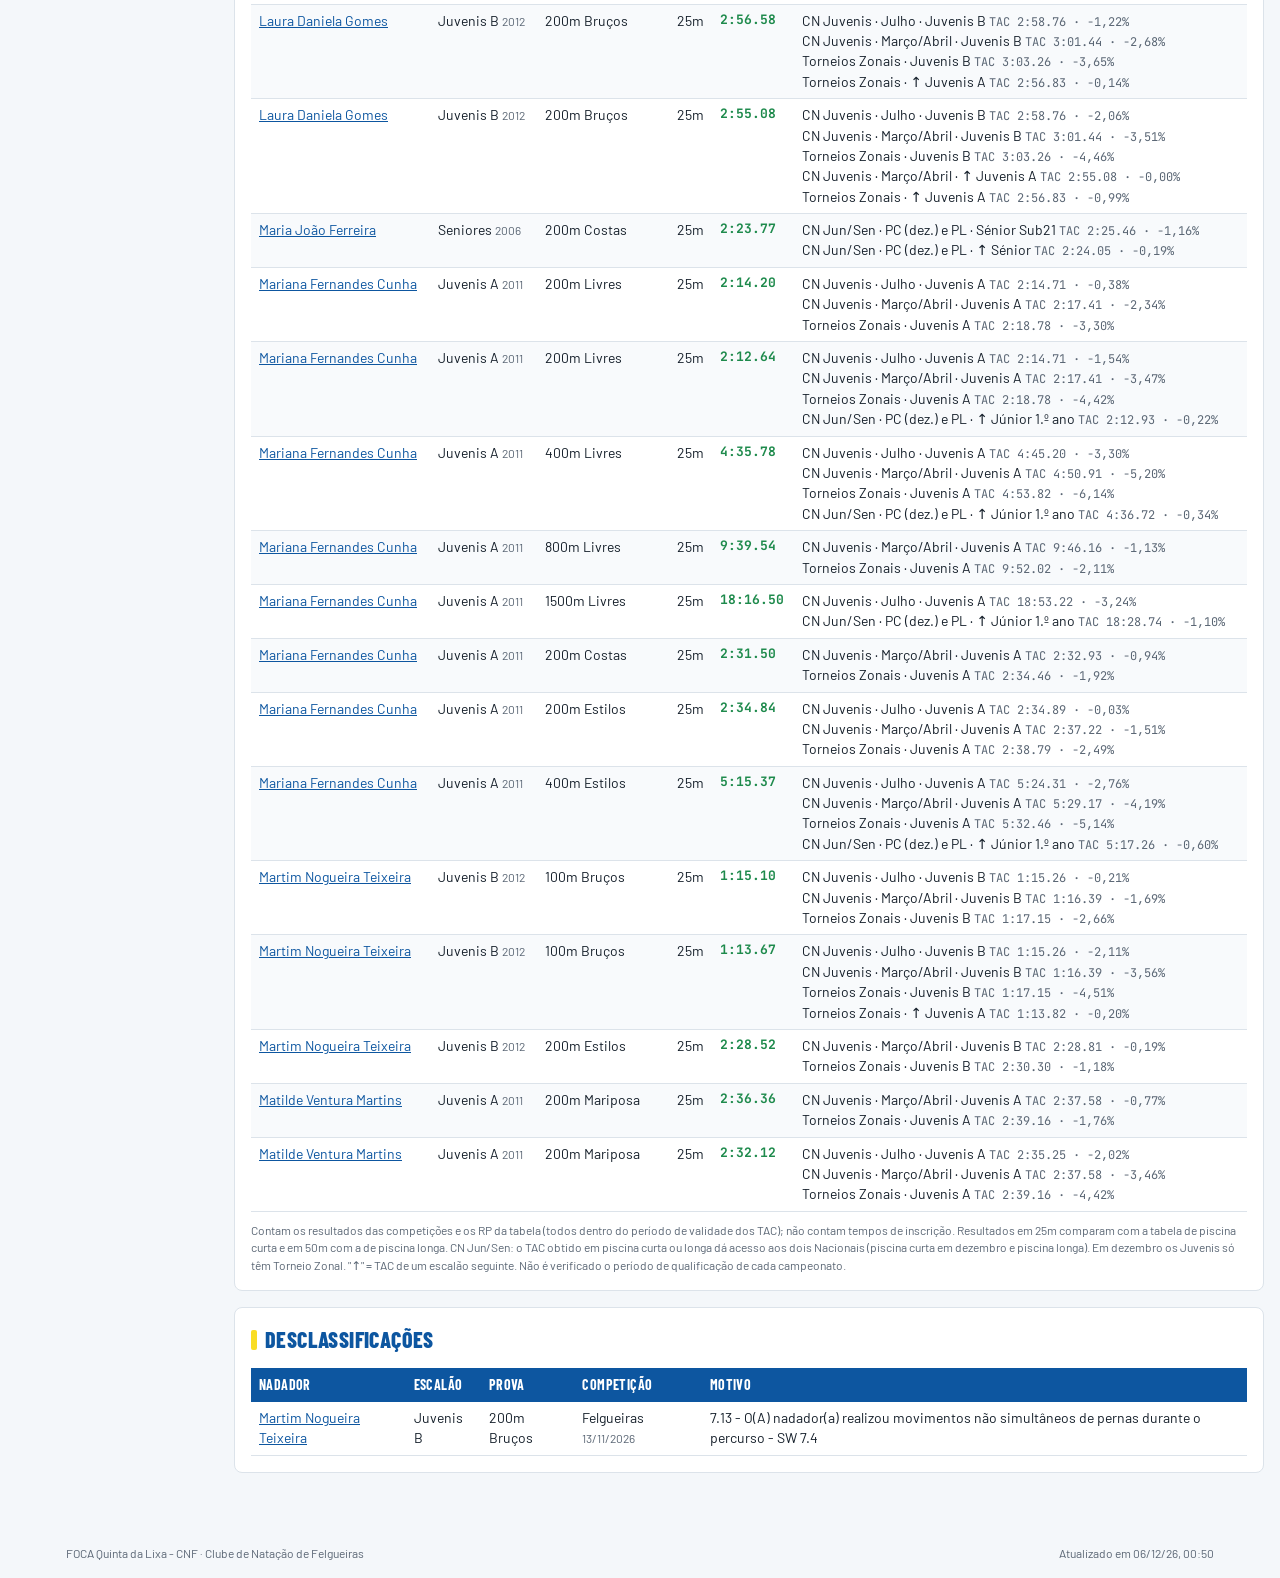
==== commit 4e4b89a6: "Nacional de Clubes: classificação por sessão (previsão e ao vivo) Co-Authored-By: Claude Opus 5.5 <n" ====
--- a/index.html
+++ b/index.html
@@ -8,7 +8,7 @@
 <link rel="preconnect" href="https://fonts.googleapis.com">
 <link rel="preconnect" href="https://fonts.gstatic.com" crossorigin>
 <link href="https://fonts.googleapis.com/css2?family=Barlow+Condensed:wght@500;600;700;800&family=Barlow:wght@400;500;600;700&family=JetBrains+Mono:wght@400;600&display=swap" rel="stylesheet">
-<link rel="stylesheet" href="style.css?v=2026-11-15a">
+<link rel="stylesheet" href="style.css?v=2026-11-22a">
 </head>
 <body>
 <header class="topo">
@@ -45,6 +45,6 @@
   <span id="gerado"></span>
 </footer>
 
-<script src="app.js?v=2026-11-15a"></script>
+<script src="app.js?v=2026-11-22a"></script>
 </body>
 </html>
--- a/style.css
+++ b/style.css
@@ -197,3 +197,4 @@
   .ficha + .ficha{margin-top:0;break-before:page}
   .tab-wrap{overflow:visible}
 }
+label.btn{display:inline-flex;align-items:center;cursor:pointer}
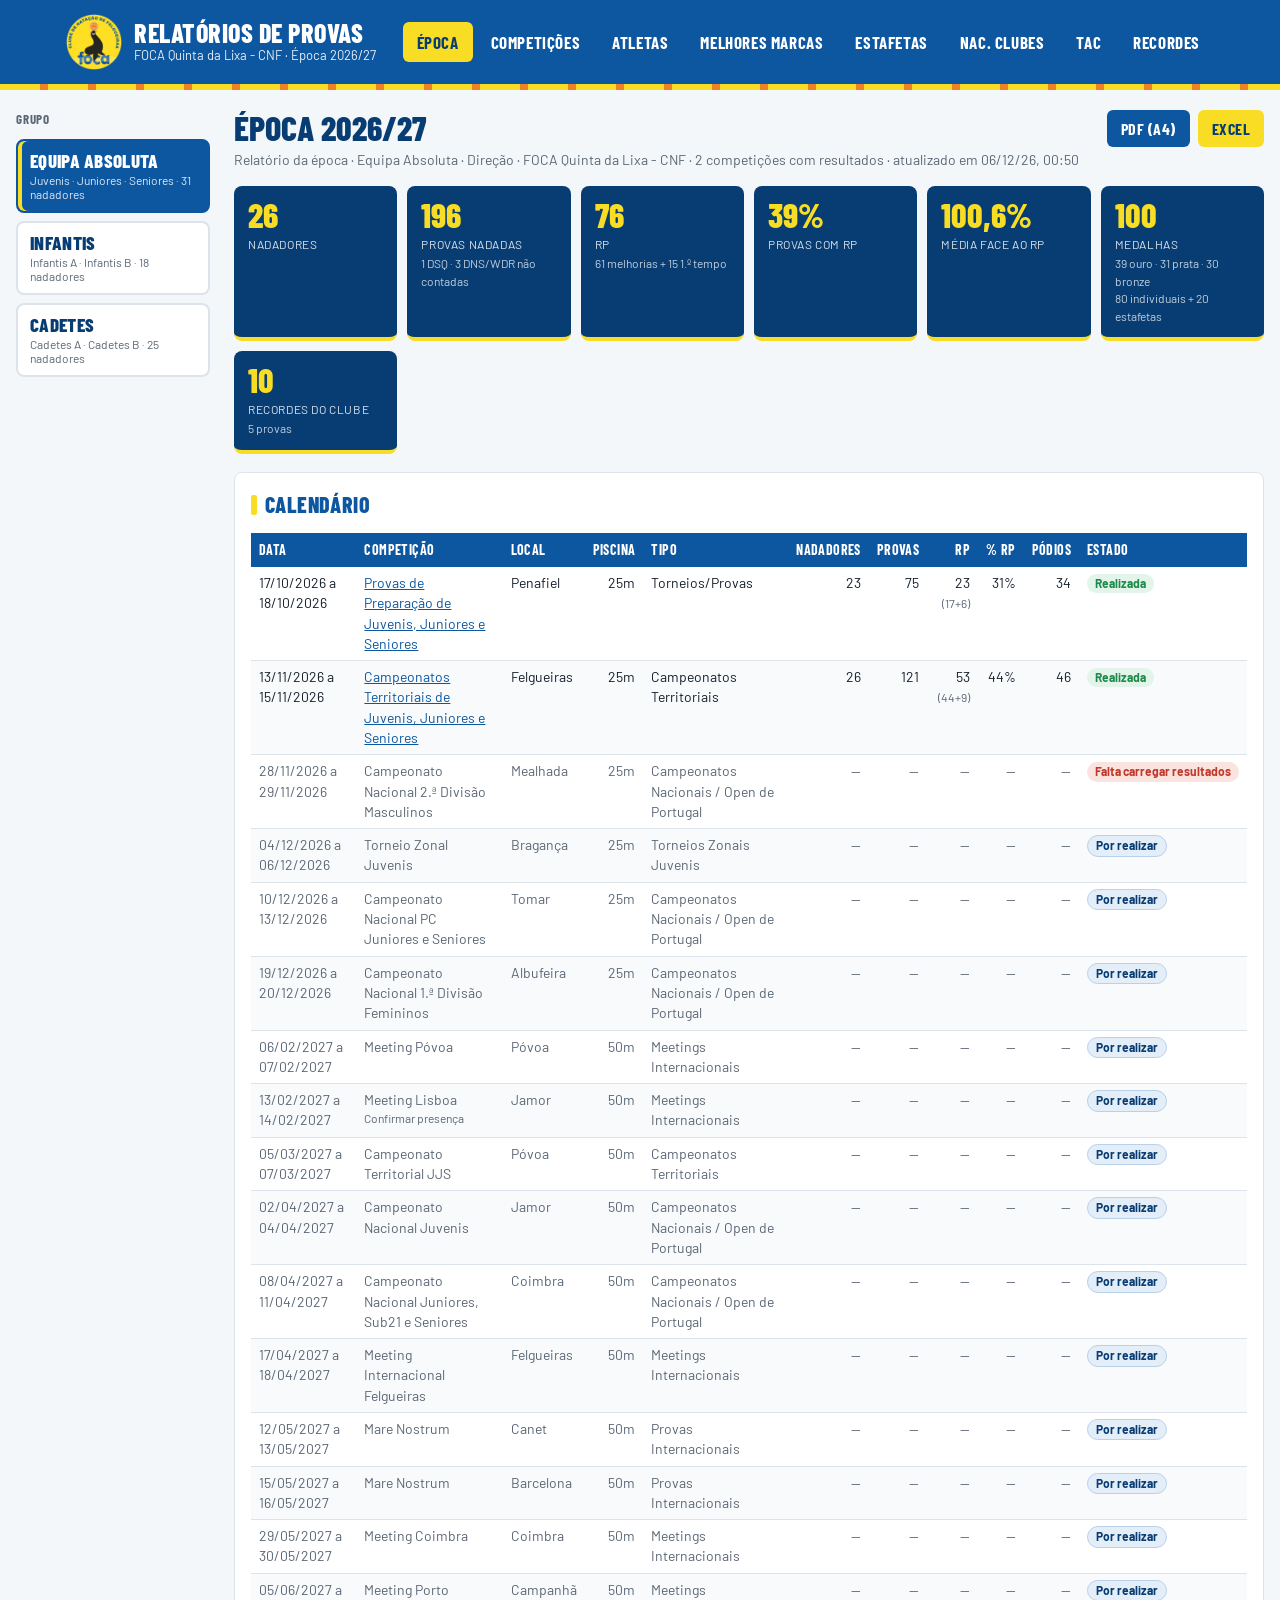
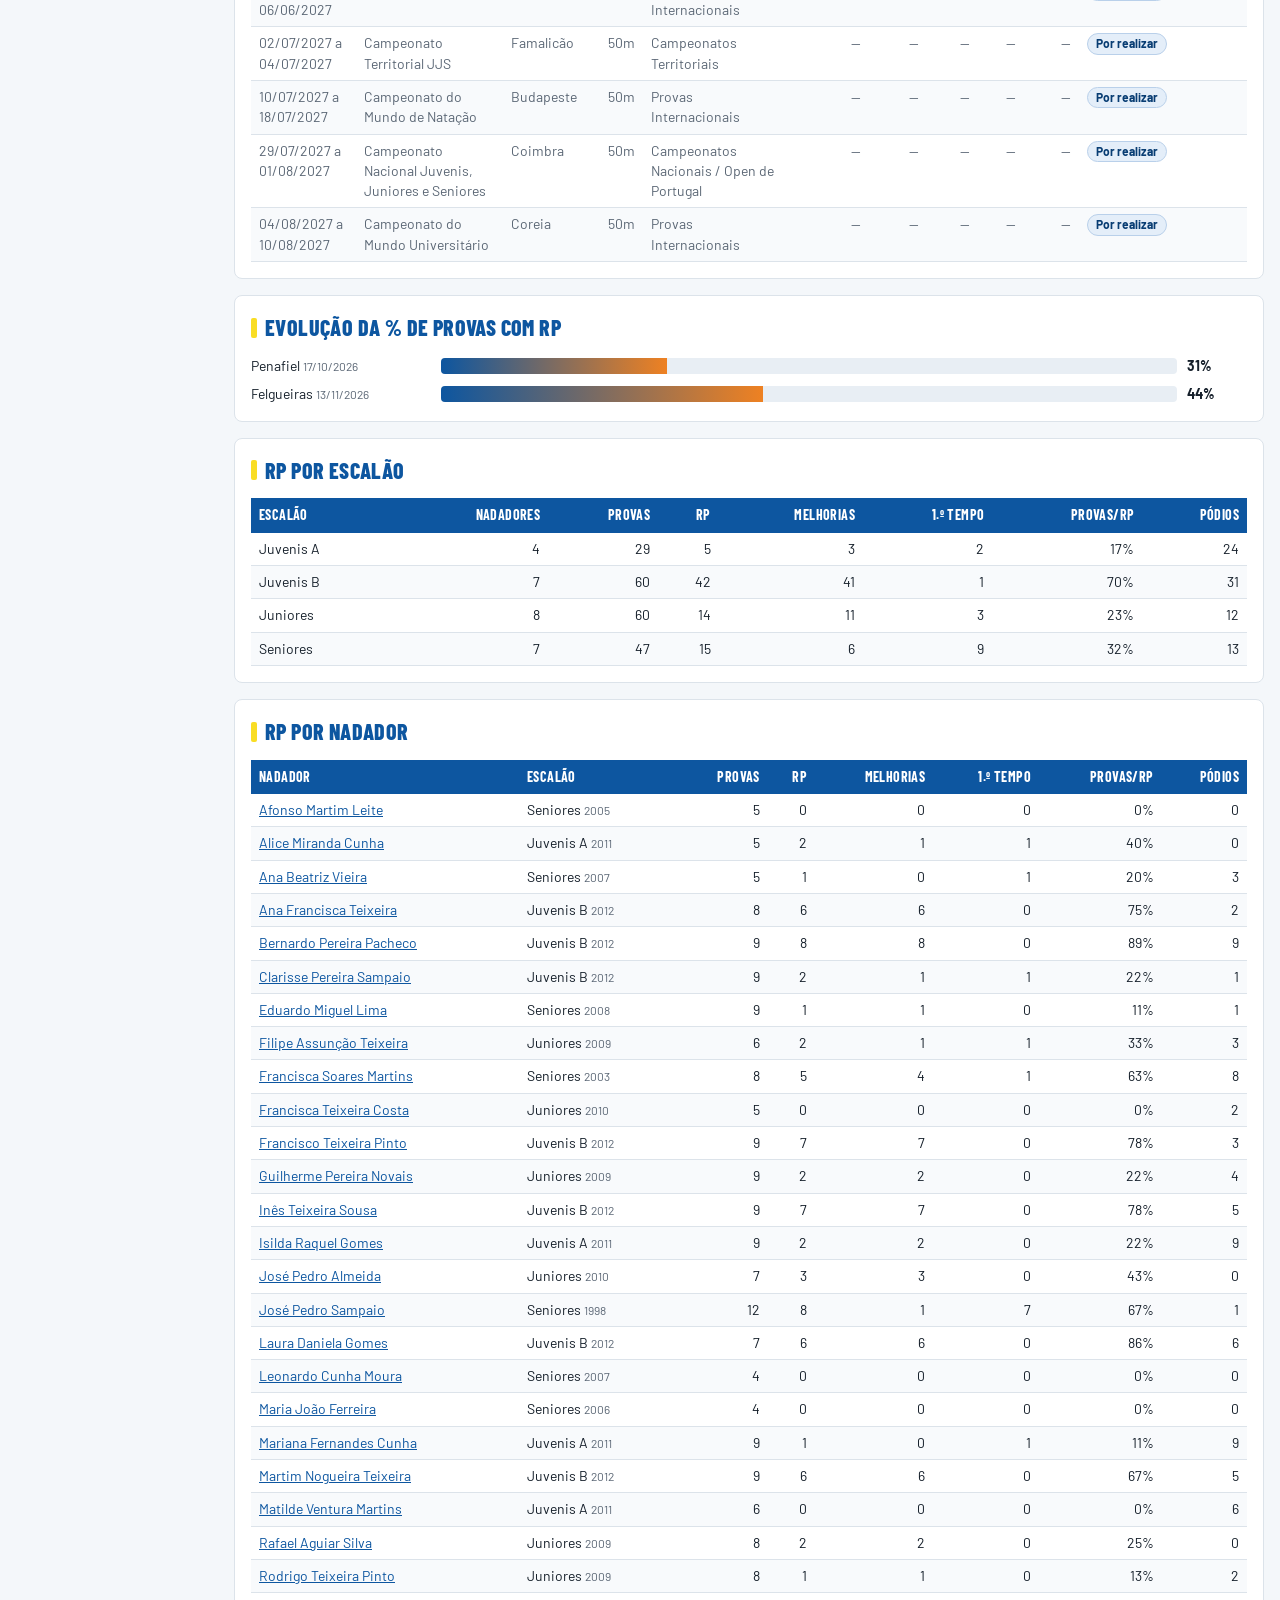
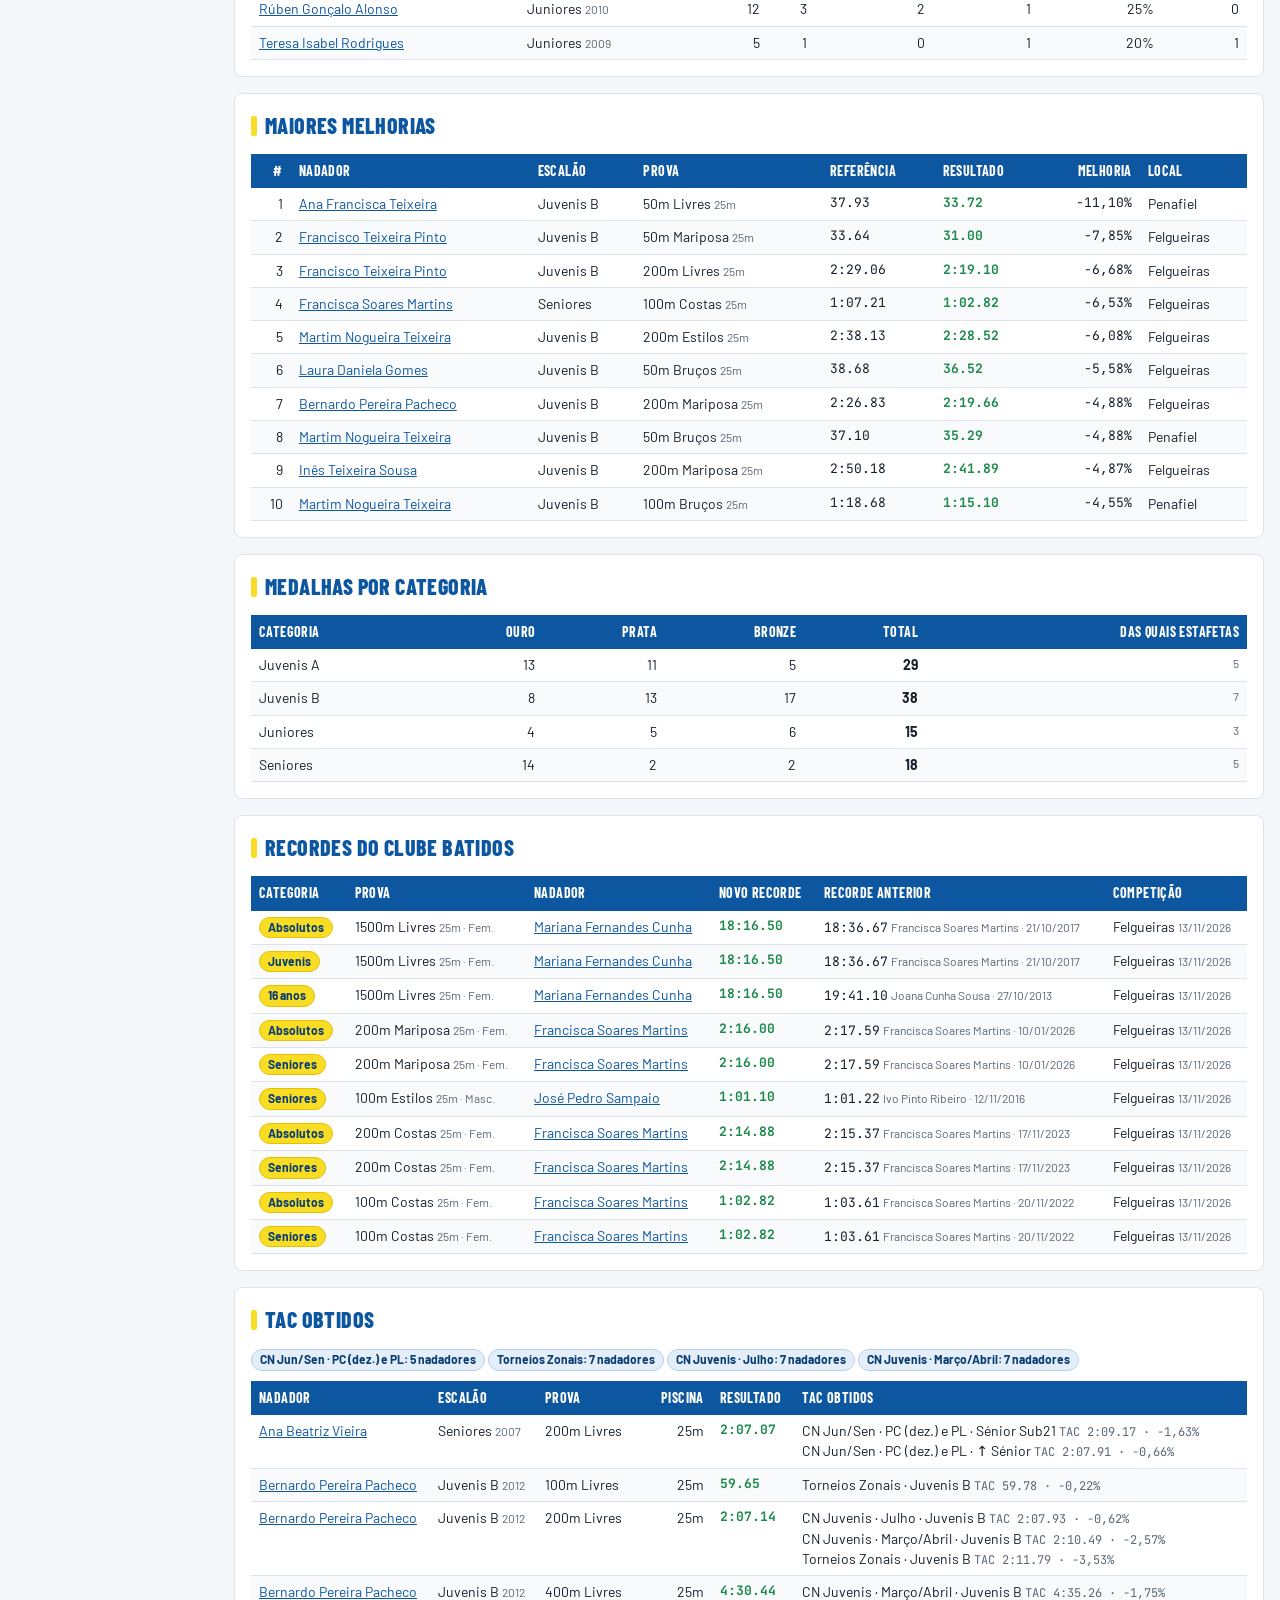
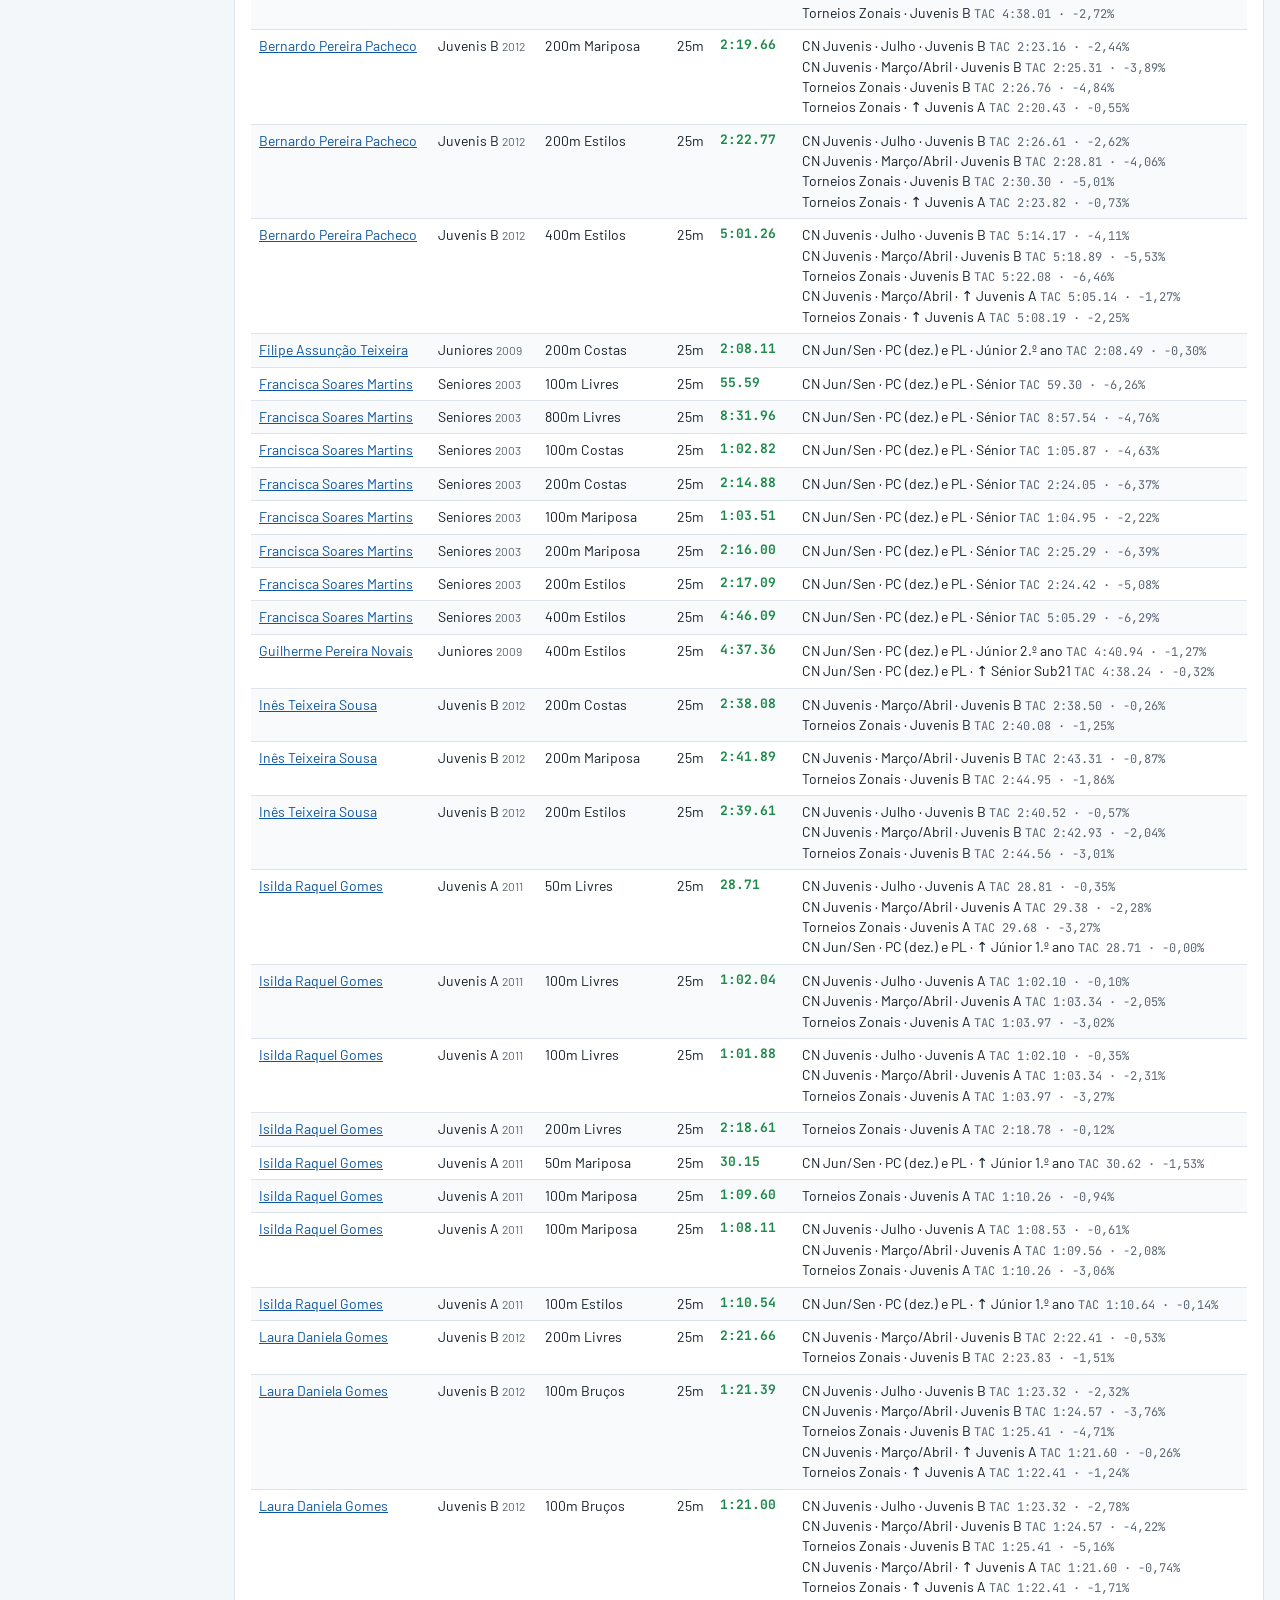
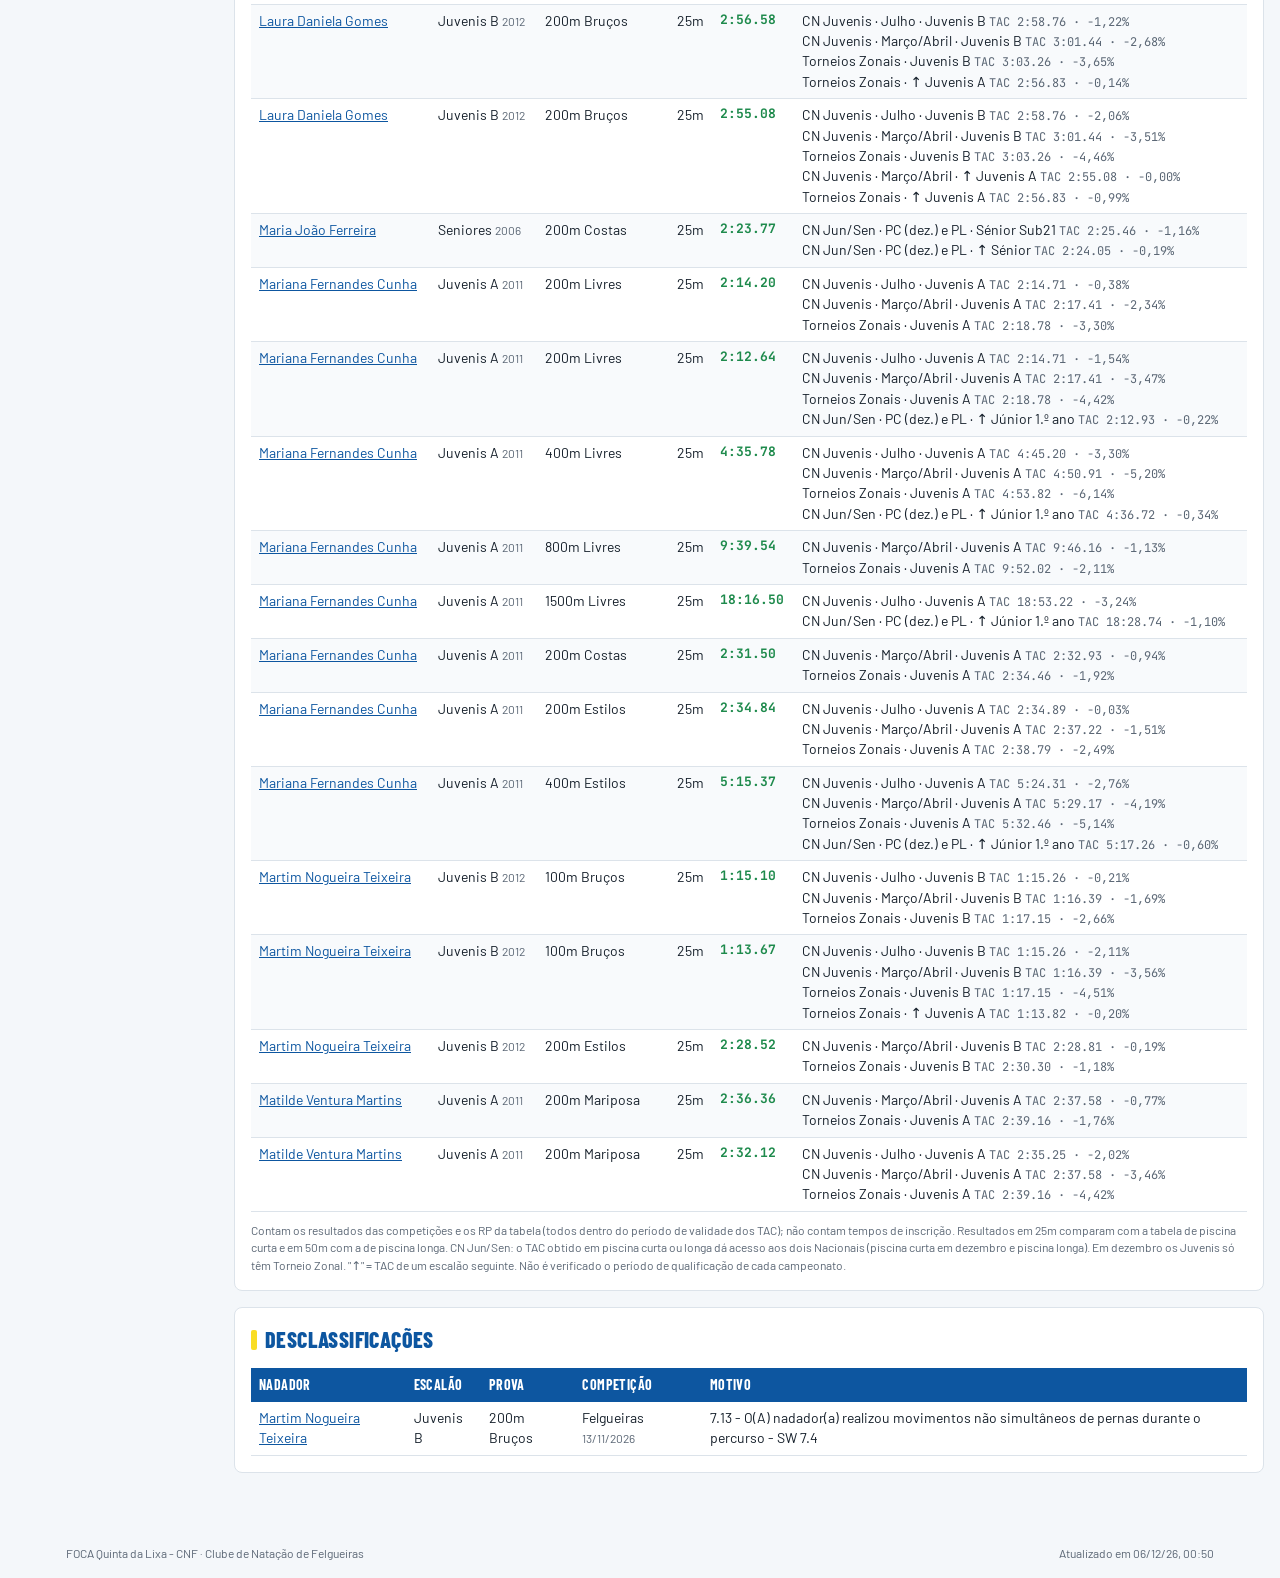
==== commit 11a94c79: "Torneio Nadador Completo Infantis (Paços de Ferreira): resultados, classificação combinada e relatór" ====
--- a/index.html
+++ b/index.html
@@ -45,6 +45,6 @@
   <span id="gerado"></span>
 </footer>
 
-<script src="app.js?v=2026-11-22a"></script>
+<script src="app.js?v=2026-11-22b"></script>
 </body>
 </html>
